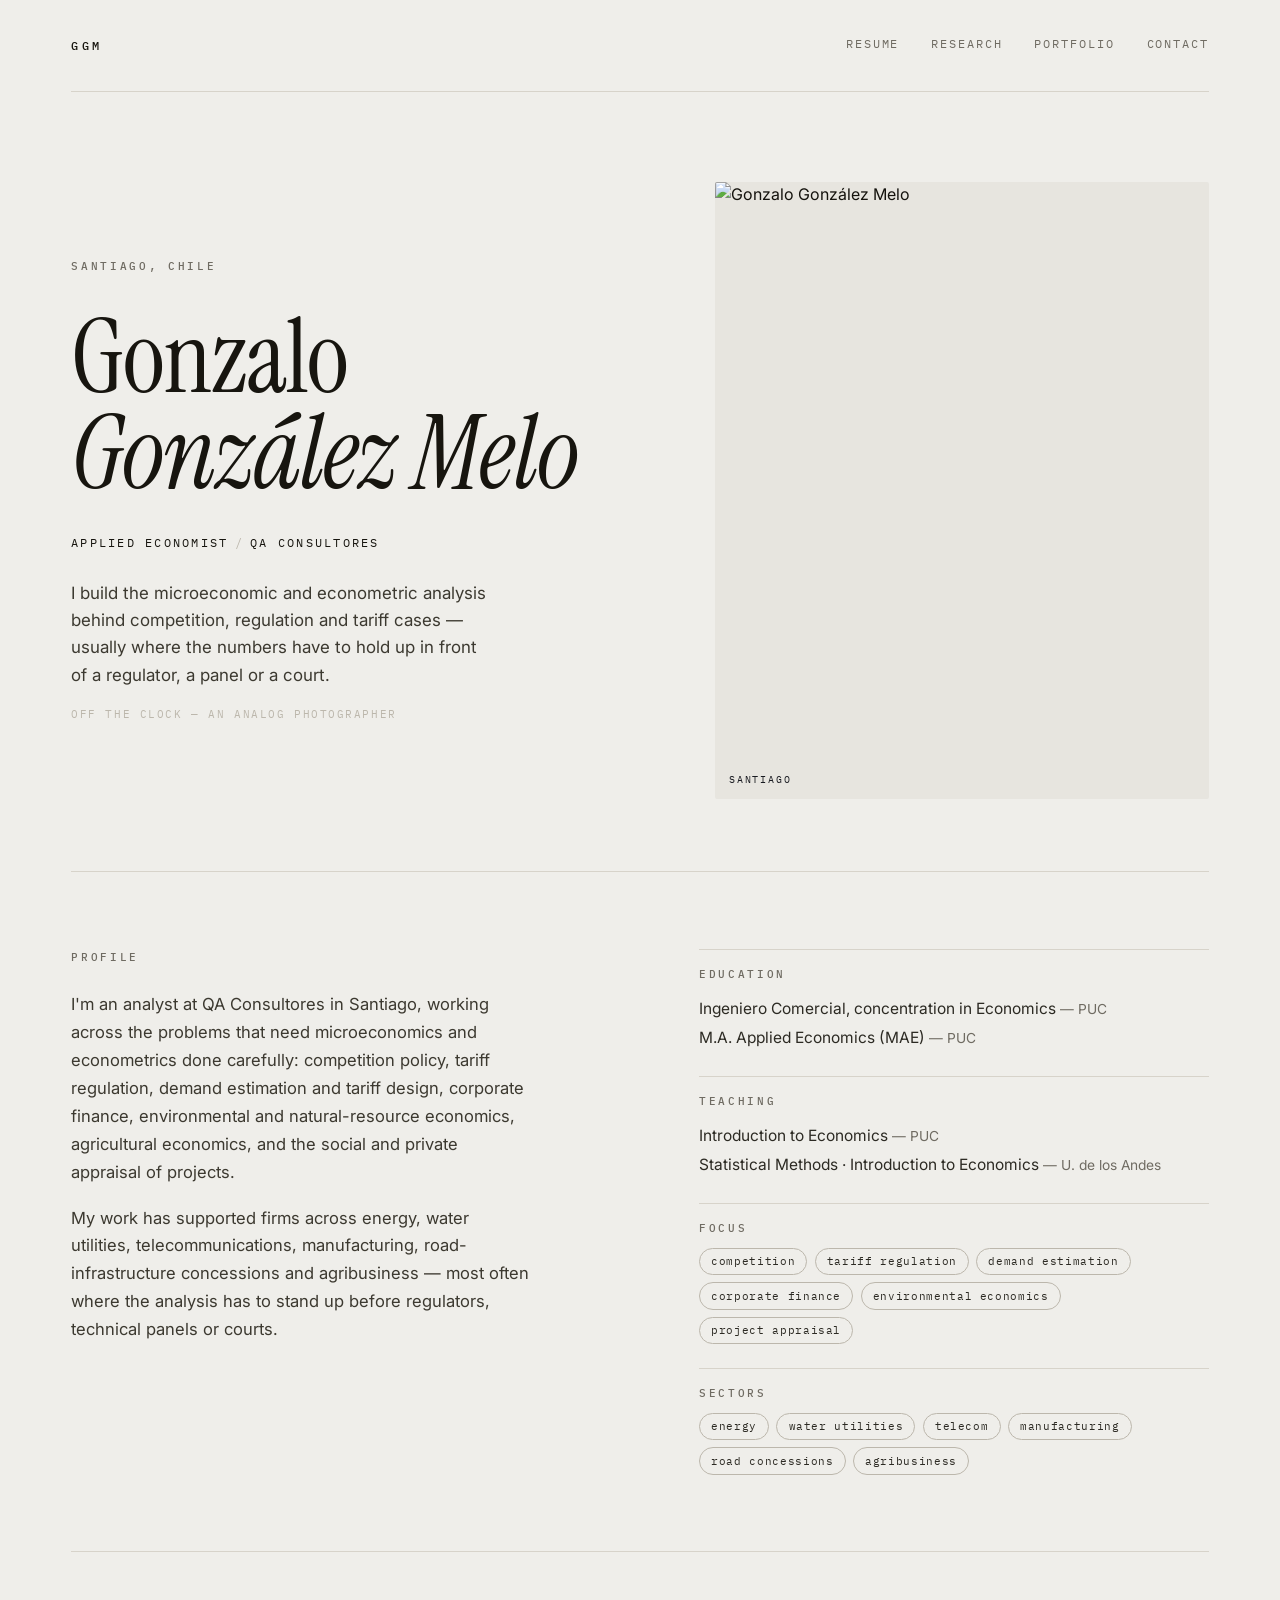
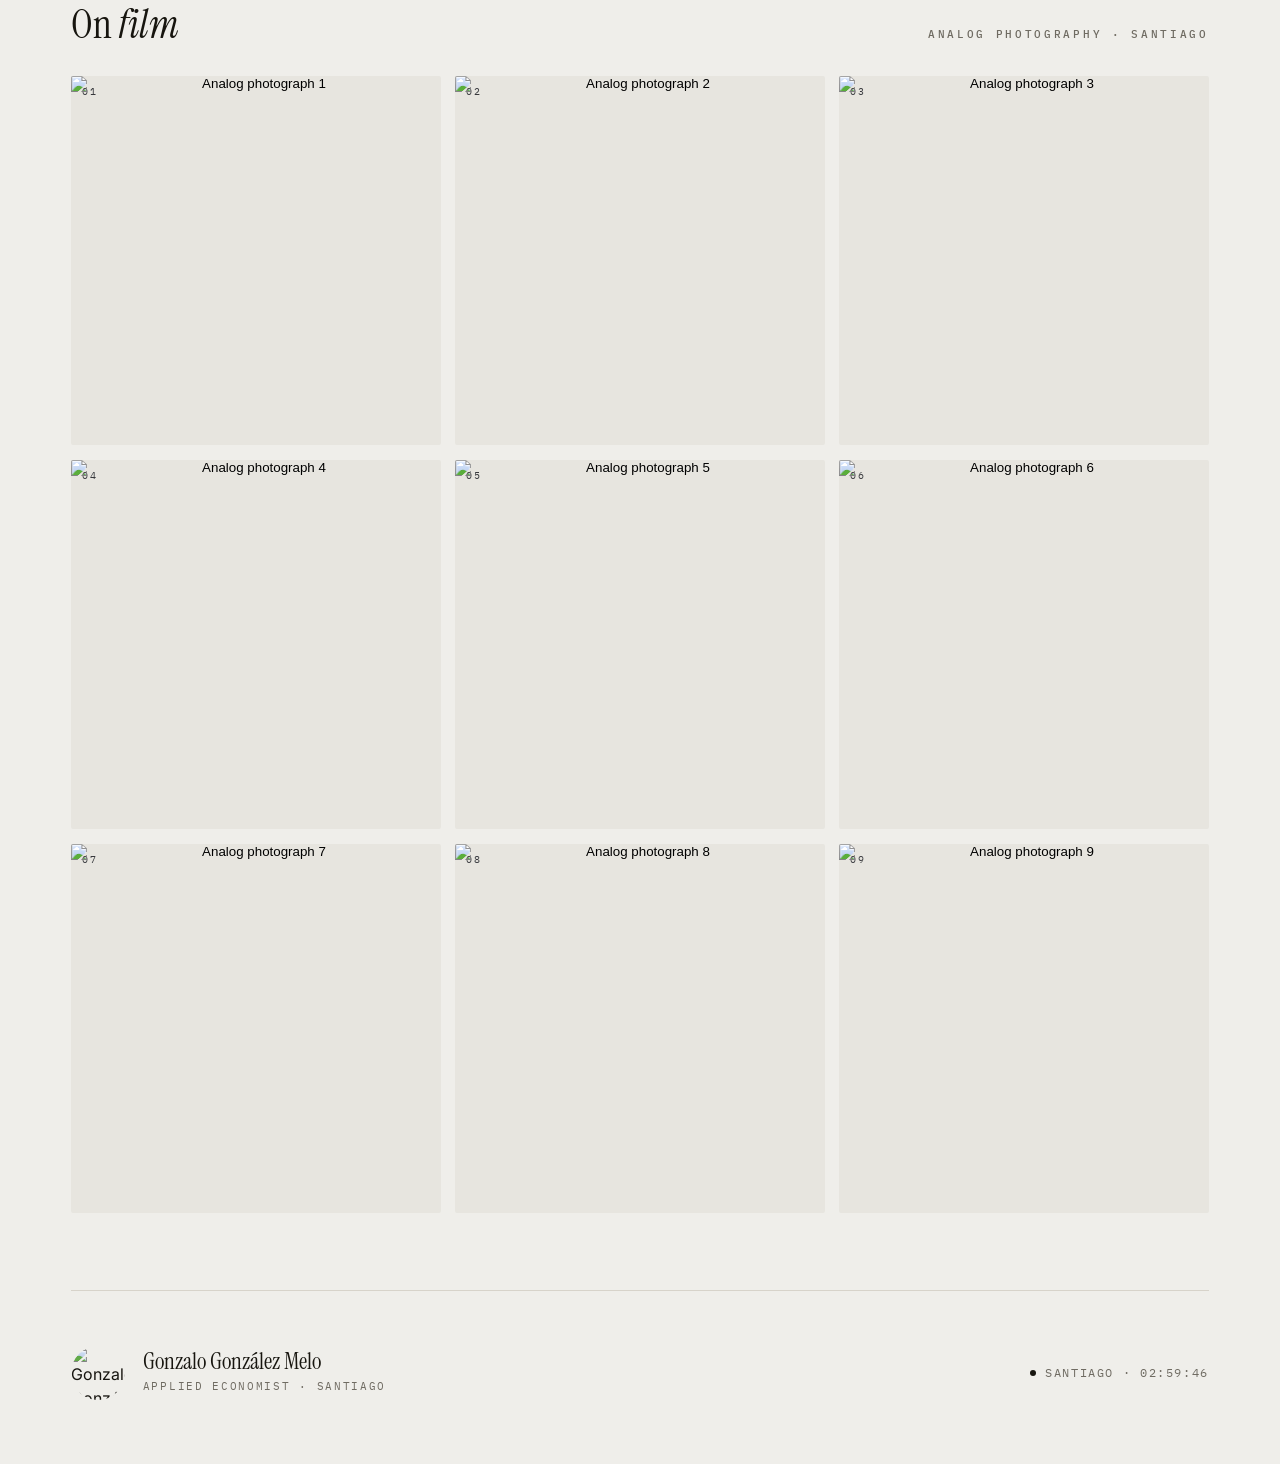
==== index.html @ acfddd77 "Update index.html" ====
<!DOCTYPE html>
<html lang="en">
<head>
<meta charset="UTF-8">
<meta name="viewport" content="width=device-width, initial-scale=1.0">
<title>Gonzalo González Melo</title>
<link rel="shortcut icon" href="/favicon.ico" type="image/x-icon">
<link rel="preconnect" href="https://fonts.googleapis.com">
<link rel="preconnect" href="https://fonts.gstatic.com" crossorigin>
<link href="https://fonts.googleapis.com/css2?family=Instrument+Serif:ital@0;1&family=Inter:wght@400;500;600&family=IBM+Plex+Mono:wght@400;500&display=swap" rel="stylesheet">
<style>
  :root{
    --paper:#EFEEEA;
    --ink:#17150F;
    --soft:#6F6B62;
    --hair:#D7D3CA;
    --hair-strong:#BCB7AC;
    --frame:#E7E5DF;
    --r:2px;
  }
  *{margin:0;padding:0;box-sizing:border-box}
  html{scroll-behavior:smooth}
  body{font-family:"Inter",sans-serif;background:var(--paper);color:var(--ink);-webkit-font-smoothing:antialiased;line-height:1.5}
  ::selection{background:var(--ink);color:var(--paper)}
  .wrap{max-width:1240px;margin:0 auto;padding:0 clamp(1.25rem,4vw,3.25rem)}

  .label{font-family:"IBM Plex Mono",monospace;font-size:.7rem;font-weight:500;letter-spacing:.24em;text-transform:uppercase;color:var(--soft)}

  /* masthead */
  .masthead{display:flex;align-items:center;justify-content:space-between;padding:clamp(1.4rem,3vw,2.2rem) 0}
  .mark{font-family:"IBM Plex Mono",monospace;font-size:.74rem;font-weight:500;letter-spacing:.28em;text-transform:uppercase;color:var(--ink);text-decoration:none}
  .nav{display:flex;gap:clamp(1.1rem,2.5vw,2.4rem)}
  .nav a{font-family:"IBM Plex Mono",monospace;font-size:.74rem;letter-spacing:.16em;text-transform:uppercase;color:var(--soft);text-decoration:none;position:relative;padding-bottom:3px;transition:color .25s ease}
  .nav a::after{content:"";position:absolute;left:0;bottom:0;height:1px;width:100%;background:var(--ink);transform:scaleX(0);transform-origin:right;transition:transform .3s ease}
  .nav a:hover{color:var(--ink)}
  .nav a:hover::after{transform:scaleX(1);transform-origin:left}
  .nav a:focus-visible{outline:2px solid var(--ink);outline-offset:4px}

  .rule{height:1px;background:var(--hair);width:100%}

  /* hero */
  .hero{display:grid;grid-template-columns:1.08fr .92fr;gap:clamp(2rem,5vw,4.5rem);align-items:center;padding:clamp(3rem,7vw,6rem) 0 clamp(2.5rem,6vw,4.5rem)}
  .hero-eyebrow{margin-bottom:clamp(1.4rem,3.5vw,2.2rem)}
  .name{font-family:"Instrument Serif",serif;font-weight:400;font-size:clamp(3.4rem,8vw,6.6rem);line-height:.94;letter-spacing:-.01em}
  .name em{font-style:italic;display:block}
  .role{margin-top:clamp(1.3rem,3vw,1.9rem);font-family:"IBM Plex Mono",monospace;font-size:.78rem;letter-spacing:.18em;text-transform:uppercase;color:var(--ink)}
  .role .dot{color:var(--hair-strong);margin:0 .5em}
  .hero-lead{margin-top:clamp(1.3rem,3vw,1.8rem);max-width:38ch;font-size:1.06rem;color:#3c3930;line-height:1.6}
  .hero-aside{margin-top:1.1rem;font-family:"IBM Plex Mono",monospace;font-size:.7rem;letter-spacing:.14em;text-transform:uppercase;color:var(--hair-strong)}

  .portrait{position:relative;aspect-ratio:4/5;overflow:hidden;border-radius:var(--r);background:var(--frame)}
  .portrait img{width:100%;height:100%;object-fit:cover;object-position:center top;display:block;filter:grayscale(.12) contrast(1.02)}
  .portrait .tag{position:absolute;left:14px;bottom:12px;font-family:"IBM Plex Mono",monospace;font-size:.64rem;letter-spacing:.18em;color:#fff;mix-blend-mode:difference;text-transform:uppercase}

  /* profile */
  .profile{display:grid;grid-template-columns:1.05fr .95fr;gap:clamp(2rem,5vw,4.5rem);padding:clamp(3rem,6vw,5rem) 0}
  .profile-head{margin-bottom:1.6rem}
  .profile-body p{max-width:46ch;font-size:1.04rem;line-height:1.68;color:#3c3930;margin-bottom:1.1rem}
  .profile-body p:last-child{margin-bottom:0}

  .facts{display:flex;flex-direction:column;gap:1.5rem}
  .fact{border-top:1px solid var(--hair);padding-top:1rem}
  .fact .label{display:block;margin-bottom:.7rem}
  .fact ul{list-style:none}
  .fact li{font-size:.97rem;line-height:1.5;color:#2c2a23;padding:.18rem 0}
  .fact li span{color:var(--soft);font-size:.86rem}
  .tags{display:flex;flex-wrap:wrap;gap:.45rem}
  .tags span{font-family:"IBM Plex Mono",monospace;font-size:.68rem;letter-spacing:.06em;color:#2c2a23;border:1px solid var(--hair-strong);border-radius:999px;padding:.28rem .7rem;text-transform:lowercase}

  /* gallery */
  .gallery-head{display:flex;align-items:baseline;justify-content:space-between;gap:1rem;padding:clamp(2.2rem,4vw,3.2rem) 0 clamp(1.4rem,3vw,2rem)}
  .gallery-title{font-family:"Instrument Serif",serif;font-weight:400;font-size:clamp(1.7rem,4vw,2.5rem);line-height:1;letter-spacing:-.01em}
  .gallery-title em{font-style:italic}
  .grid{display:grid;grid-template-columns:repeat(3,1fr);gap:clamp(.5rem,1.2vw,.9rem);padding-bottom:clamp(3rem,6vw,5rem)}
  .cell{position:relative;aspect-ratio:1/1;overflow:hidden;border-radius:var(--r);background:var(--frame);cursor:pointer;border:none;padding:0;width:100%}
  .cell img{width:100%;height:100%;object-fit:cover;display:block;filter:grayscale(.04) contrast(1.02);transition:transform .7s cubic-bezier(.2,.7,.2,1),filter .5s ease}
  .cell .num{position:absolute;top:9px;left:11px;font-family:"IBM Plex Mono",monospace;font-size:.62rem;letter-spacing:.14em;color:#fff;mix-blend-mode:difference;opacity:.85;z-index:2}
  .cell::after{content:"";position:absolute;inset:0;background:linear-gradient(180deg,rgba(0,0,0,0) 55%,rgba(0,0,0,.22));opacity:0;transition:opacity .4s ease}
  .cell:hover::after,.cell:focus-visible::after{opacity:1}
  .cell:focus-visible{outline:2px solid var(--ink);outline-offset:3px}

  /* footer */
  .colophon{display:flex;align-items:center;justify-content:space-between;gap:2rem;flex-wrap:wrap;padding:clamp(2.2rem,5vw,3.4rem) 0 clamp(2.6rem,6vw,4rem);border-top:1px solid var(--hair)}
  .who{display:flex;align-items:center;gap:1.1rem}
  .who img{width:54px;height:54px;border-radius:50%;object-fit:cover;object-position:center top;filter:grayscale(.15)}
  .who .nm{font-family:"Instrument Serif",serif;font-size:1.45rem;line-height:1}
  .who .sub{font-family:"IBM Plex Mono",monospace;font-size:.66rem;letter-spacing:.16em;text-transform:uppercase;color:var(--soft);margin-top:.35rem}
  .clock{font-family:"IBM Plex Mono",monospace;font-size:.72rem;letter-spacing:.14em;text-transform:uppercase;color:var(--soft);display:flex;align-items:center;gap:.6rem}
  .clock .pulse{width:6px;height:6px;border-radius:50%;background:var(--ink);animation:pulse 2.4s ease-in-out infinite}
  @keyframes pulse{0%,100%{opacity:.25}50%{opacity:1}}

  /* lightbox */
  .lb{position:fixed;inset:0;z-index:50;background:rgba(20,19,15,.94);display:none;align-items:center;justify-content:center;padding:clamp(1rem,4vw,3rem)}
  .lb.open{display:flex}
  .lb img{max-width:100%;max-height:88vh;object-fit:contain;border-radius:var(--r)}
  .lb-close,.lb-nav{position:absolute;background:none;border:none;color:#EFEEEA;cursor:pointer;font-family:"IBM Plex Mono",monospace;letter-spacing:.1em}
  .lb-close{top:clamp(1rem,3vw,2rem);right:clamp(1rem,3vw,2rem);font-size:.78rem;text-transform:uppercase}
  .lb-nav{top:50%;transform:translateY(-50%);font-size:1.6rem;padding:.6rem;opacity:.7;transition:opacity .2s}
  .lb-nav:hover{opacity:1}
  .lb-prev{left:clamp(.5rem,2vw,1.5rem)}
  .lb-next{right:clamp(.5rem,2vw,1.5rem)}
  .lb-meta{position:absolute;bottom:clamp(1rem,3vw,2rem);left:0;right:0;text-align:center;font-family:"IBM Plex Mono",monospace;font-size:.66rem;letter-spacing:.2em;color:#9a968c;text-transform:uppercase}

  @media (prefers-reduced-motion:no-preference){
    .reveal{opacity:0;transform:translateY(16px);transition:opacity .8s ease,transform .8s cubic-bezier(.2,.7,.2,1)}
    .reveal.in{opacity:1;transform:none}
    .cell:hover img{transform:scale(1.045)}
  }

  @media (max-width:860px){
    .hero{grid-template-columns:1fr;gap:2.2rem;padding-top:2rem}
    .portrait{aspect-ratio:4/5;max-height:60vh;max-width:360px}
    .profile{grid-template-columns:1fr;gap:2.4rem}
    .grid{grid-template-columns:repeat(2,1fr)}
    .nav{gap:1.1rem}
  }
  @media (max-width:480px){
    .colophon{flex-direction:column;align-items:flex-start;gap:1.4rem}
  }
</style>
</head>
<body>
<div class="wrap">

  <header class="masthead">
    <a href="http://gtgonza.github.io/" class="mark">GGM</a>
    <nav class="nav" aria-label="Primary">
      <a href="http://gtgonza.github.io/cv.html">Resume</a>
      <a href="http://gtgonza.github.io/research.html">Research</a>
      <a href="http://gtgonza.github.io/portfolio.html">Portfolio</a>
      <a href="http://gtgonza.github.io/contact.html">Contact</a>
    </nav>
  </header>
  <div class="rule"></div>

  <section class="hero">
    <div class="hero-text">
      <div class="hero-eyebrow label">Santiago, Chile</div>
      <h1 class="name">Gonzalo<em>González Melo</em></h1>
      <div class="role">Applied&nbsp;Economist<span class="dot">/</span>QA&nbsp;Consultores</div>
      <p class="hero-lead">I build the microeconomic and econometric analysis behind competition, regulation and tariff cases — usually where the numbers have to hold up in front of a regulator, a panel or a court.</p>
      <div class="hero-aside">Off the clock — an analog photographer</div>
    </div>
    <figure class="portrait reveal">
      <img src="foto_gg.png" alt="Gonzalo González Melo">
      <figcaption class="tag">Santiago</figcaption>
    </figure>
  </section>

  <div class="rule"></div>

  <section class="profile" id="profile">
    <div class="profile-body">
      <div class="profile-head label">Profile</div>
      <p>I'm an analyst at QA Consultores in Santiago, working across the problems that need microeconomics and econometrics done carefully: competition policy, tariff regulation, demand estimation and tariff design, corporate finance, environmental and natural-resource economics, agricultural economics, and the social and private appraisal of projects.</p>
      <p>My work has supported firms across energy, water utilities, telecommunications, manufacturing, road-infrastructure concessions and agribusiness — most often where the analysis has to stand up before regulators, technical panels or courts.</p>
    </div>
    <div class="facts">
      <div class="fact">
        <span class="label">Education</span>
        <ul>
          <li>Ingeniero Comercial, concentration in Economics <span>— PUC</span></li>
          <li>M.A. Applied Economics (MAE) <span>— PUC</span></li>
        </ul>
      </div>
      <div class="fact">
        <span class="label">Teaching</span>
        <ul>
          <li>Introduction to Economics <span>— PUC</span></li>
          <li>Statistical Methods · Introduction to Economics <span>— U. de los Andes</span></li>
        </ul>
      </div>
      <div class="fact">
        <span class="label">Focus</span>
        <div class="tags">
          <span>competition</span><span>tariff regulation</span><span>demand estimation</span><span>corporate finance</span><span>environmental economics</span><span>project appraisal</span>
        </div>
      </div>
      <div class="fact">
        <span class="label">Sectors</span>
        <div class="tags">
          <span>energy</span><span>water utilities</span><span>telecom</span><span>manufacturing</span><span>road concessions</span><span>agribusiness</span>
        </div>
      </div>
    </div>
  </section>

  <div class="rule"></div>

  <div class="gallery-head">
    <h2 class="gallery-title">On <em>film</em></h2>
    <span class="label">Analog photography · Santiago</span>
  </div>

  <div class="grid" id="grid"></div>

  <footer class="colophon">
    <div class="who">
      <img src="foto_gg.png" alt="Gonzalo González Melo">
      <div>
        <div class="nm">Gonzalo González Melo</div>
        <div class="sub">Applied economist · Santiago</div>
      </div>
    </div>
    <div class="clock"><span class="pulse"></span><span id="clock">Santiago · --:--:--</span></div>
  </footer>

</div>

<div class="lb" id="lb" role="dialog" aria-modal="true" aria-label="Photograph viewer">
  <button class="lb-close" id="lbClose" aria-label="Close">Close ✕</button>
  <button class="lb-nav lb-prev" id="lbPrev" aria-label="Previous">‹</button>
  <img id="lbImg" src="" alt="">
  <button class="lb-nav lb-next" id="lbNext" aria-label="Next">›</button>
  <div class="lb-meta" id="lbMeta"></div>
</div>

<script>
  const photos = [
    "https://i.imgur.com/lOMdABx.jpg","https://i.imgur.com/4cREDRw.jpg","https://i.imgur.com/LR5Mhka.jpg",
    "https://i.imgur.com/fiYKiVk.jpg","https://i.imgur.com/LEjIQkU.jpg","https://i.imgur.com/iZZBrV7.jpg",
    "https://i.imgur.com/9atX6WF.jpg","https://i.imgur.com/ruqrASr.jpg","https://i.imgur.com/46Kbz4M.jpg"
  ];
  const grid=document.getElementById('grid');
  photos.forEach((src,i)=>{
    const b=document.createElement('button');
    b.className='cell reveal';
    b.setAttribute('aria-label','Open photograph '+(i+1));
    b.innerHTML='<span class="num">'+String(i+1).padStart(2,'0')+'</span><img src="'+src+'" alt="Analog photograph '+(i+1)+'" loading="lazy">';
    b.addEventListener('click',()=>openLb(i));
    grid.appendChild(b);
  });
  const lb=document.getElementById('lb'),lbImg=document.getElementById('lbImg'),lbMeta=document.getElementById('lbMeta');
  let cur=0;
  function openLb(i){cur=i;render();lb.classList.add('open');document.body.style.overflow='hidden';}
  function closeLb(){lb.classList.remove('open');document.body.style.overflow='';}
  function render(){lbImg.src=photos[cur];lbMeta.textContent='Frame '+String(cur+1).padStart(2,'0')+' / '+String(photos.length).padStart(2,'0')+' · 35mm';}
  function step(d){cur=(cur+d+photos.length)%photos.length;render();}
  document.getElementById('lbClose').onclick=closeLb;
  document.getElementById('lbPrev').onclick=()=>step(-1);
  document.getElementById('lbNext').onclick=()=>step(1);
  lb.addEventListener('click',e=>{if(e.target===lb)closeLb();});
  document.addEventListener('keydown',e=>{if(!lb.classList.contains('open'))return;if(e.key==='Escape')closeLb();if(e.key==='ArrowRight')step(1);if(e.key==='ArrowLeft')step(-1);});
  const clockEl=document.getElementById('clock');
  function tick(){const t=new Intl.DateTimeFormat('en-GB',{timeZone:'America/Santiago',hour:'2-digit',minute:'2-digit',second:'2-digit',hour12:false}).format(new Date());clockEl.textContent='Santiago · '+t;}
  tick();setInterval(tick,1000);
  const io=new IntersectionObserver((es)=>{es.forEach(en=>{if(en.isIntersecting){en.target.classList.add('in');io.unobserve(en.target);}});},{threshold:.12});
  document.querySelectorAll('.reveal').forEach(el=>io.observe(el));
</script>
</body>
</html>
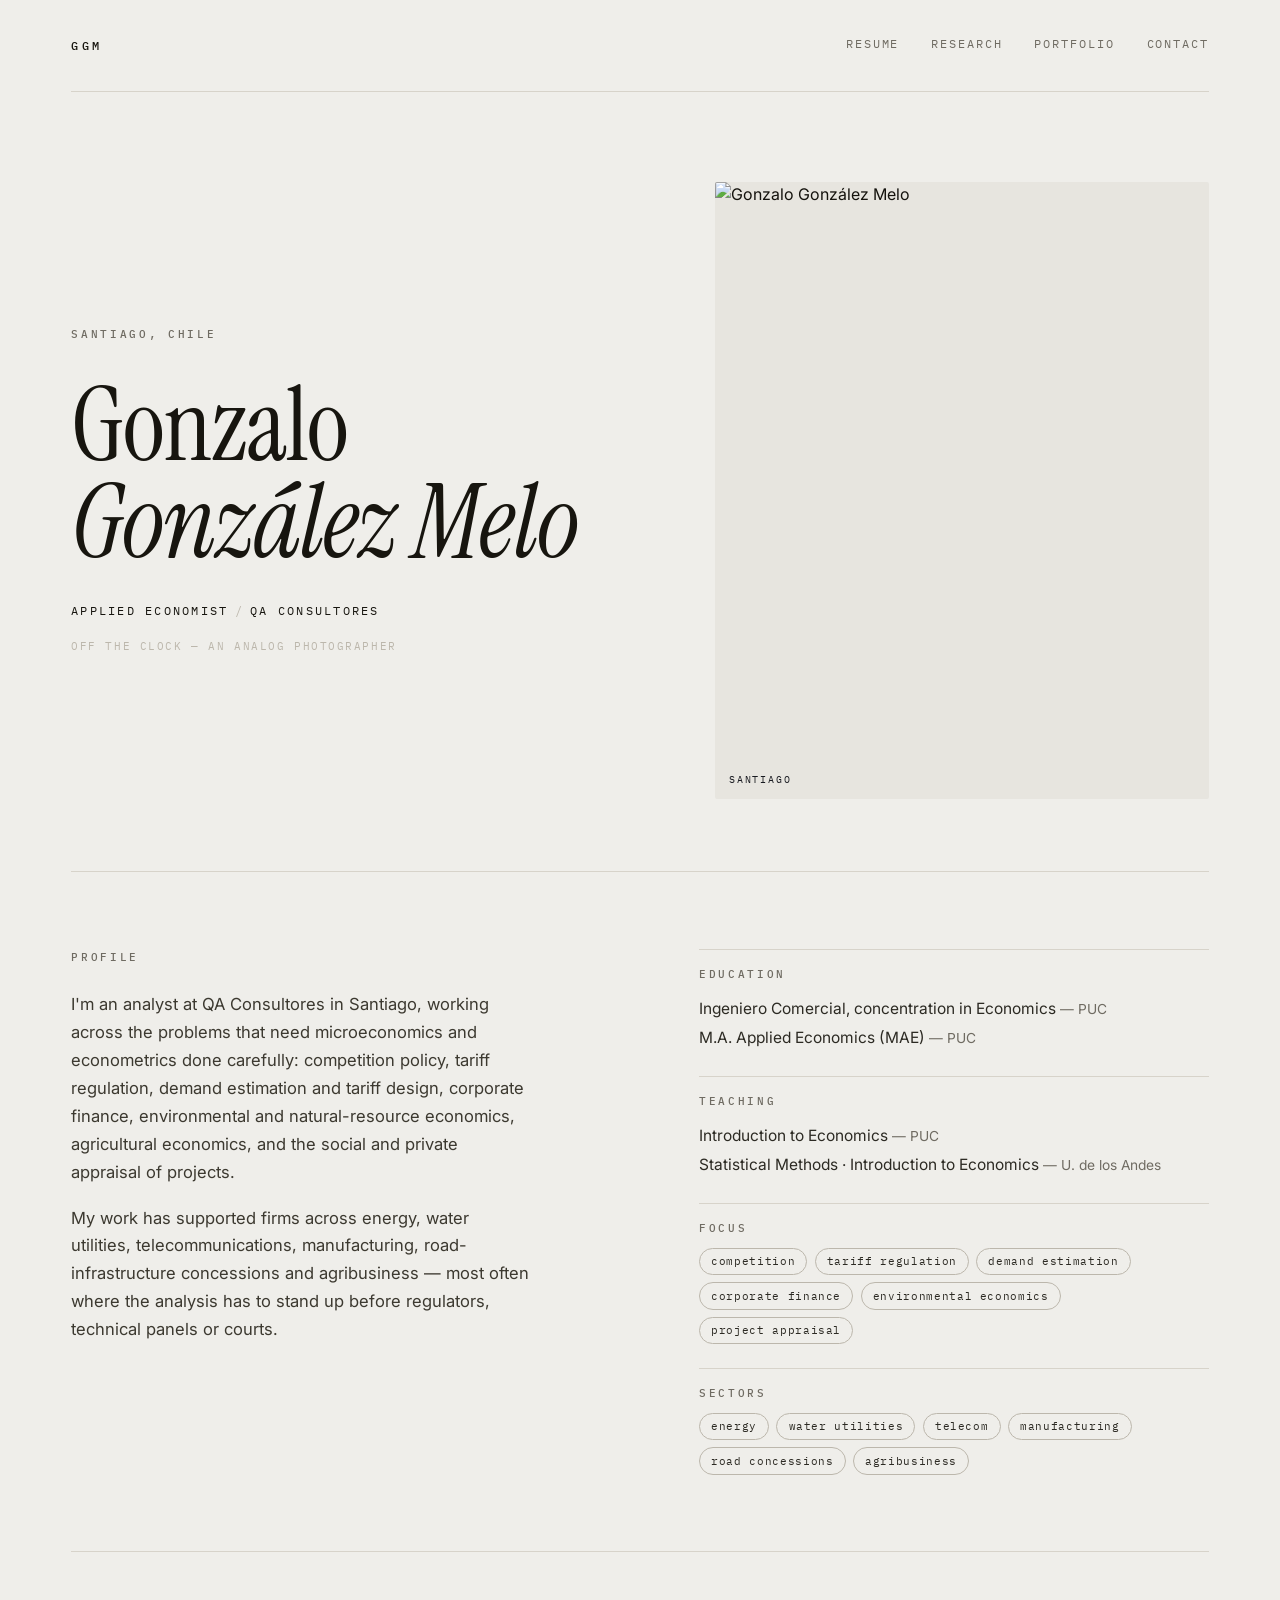
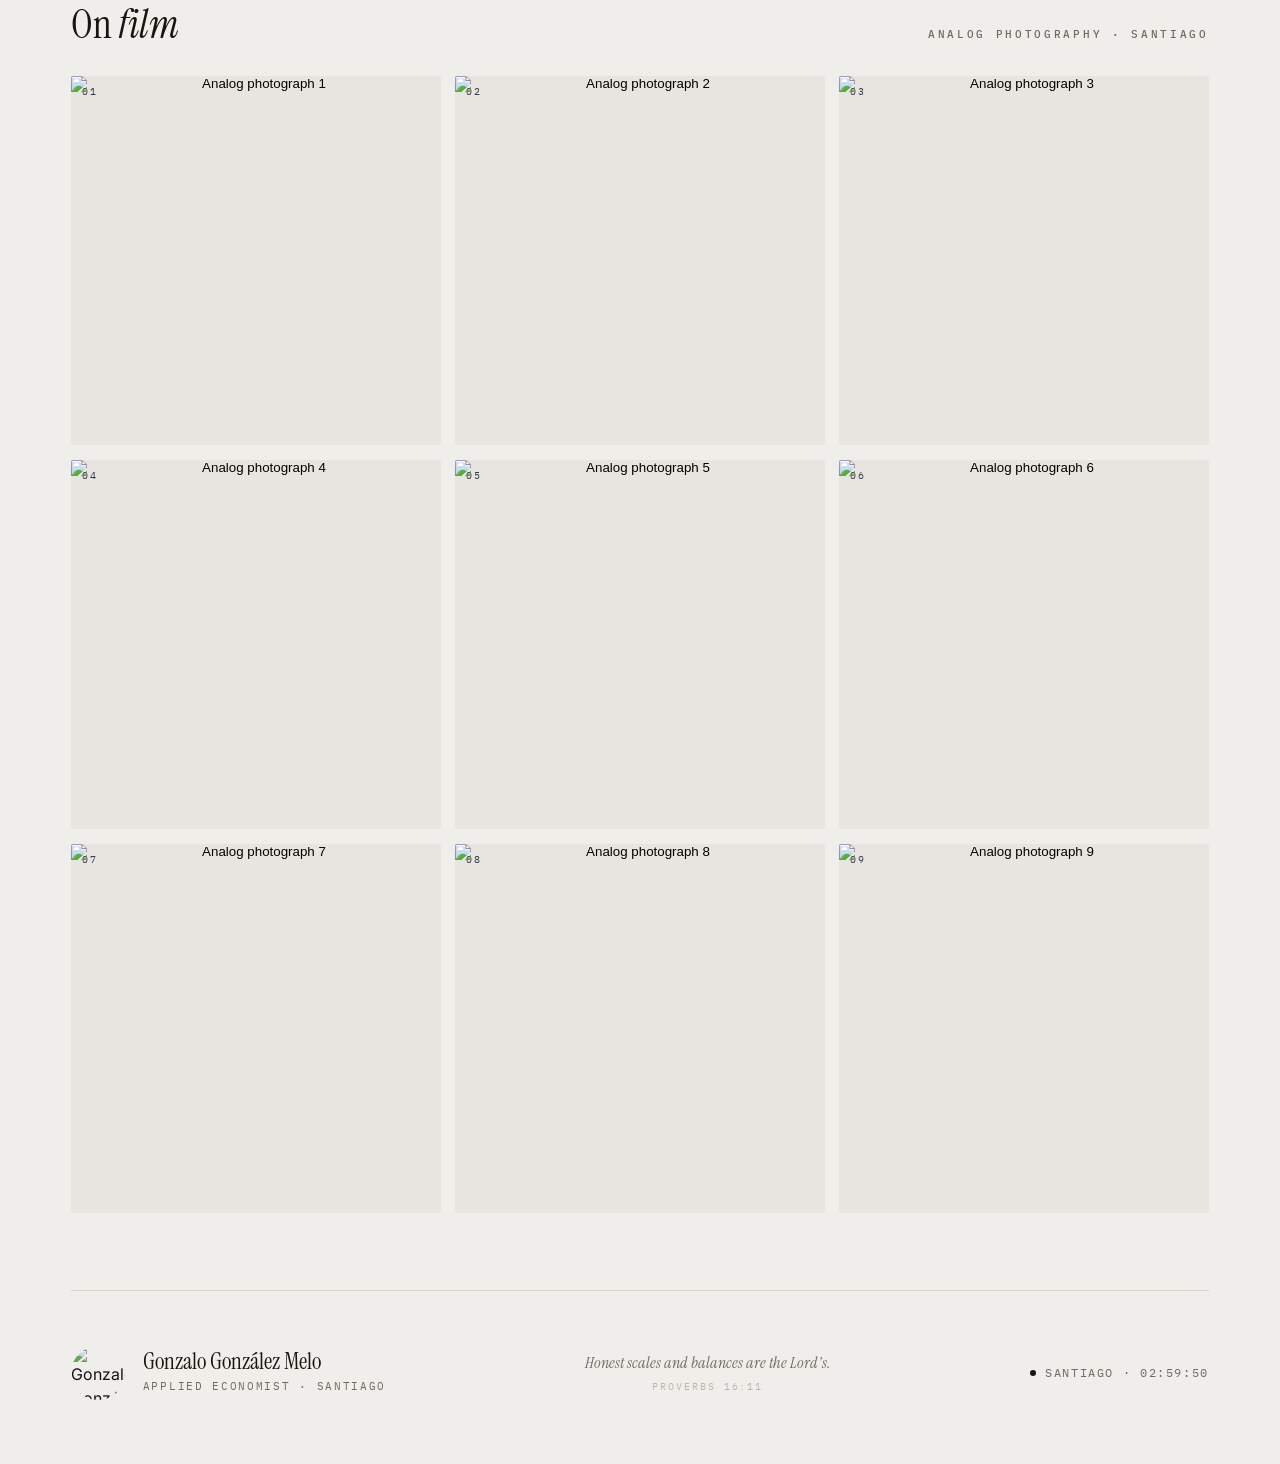
==== commit f20b44b3: "Update index.html" ====
--- a/index.html
+++ b/index.html
@@ -45,7 +45,8 @@
   .name em{font-style:italic;display:block}
   .role{margin-top:clamp(1.3rem,3vw,1.9rem);font-family:"IBM Plex Mono",monospace;font-size:.78rem;letter-spacing:.18em;text-transform:uppercase;color:var(--ink)}
   .role .dot{color:var(--hair-strong);margin:0 .5em}
-  .hero-lead{margin-top:clamp(1.3rem,3vw,1.8rem);max-width:38ch;font-size:1.06rem;color:#3c3930;line-height:1.6}
+  .sig{font-family:"Instrument Serif",serif;font-style:italic;font-size:1rem;color:var(--soft);text-align:center;line-height:1.4}
+  .sig cite{display:block;font-family:"IBM Plex Mono",monospace;font-style:normal;font-size:.6rem;letter-spacing:.2em;text-transform:uppercase;color:var(--hair-strong);margin-top:.35rem}
   .hero-aside{margin-top:1.1rem;font-family:"IBM Plex Mono",monospace;font-size:.7rem;letter-spacing:.14em;text-transform:uppercase;color:var(--hair-strong)}
 
   .portrait{position:relative;aspect-ratio:4/5;overflow:hidden;border-radius:var(--r);background:var(--frame)}
@@ -138,7 +139,6 @@
       <div class="hero-eyebrow label">Santiago, Chile</div>
       <h1 class="name">Gonzalo<em>González Melo</em></h1>
       <div class="role">Applied&nbsp;Economist<span class="dot">/</span>QA&nbsp;Consultores</div>
-      <p class="hero-lead">I build the microeconomic and econometric analysis behind competition, regulation and tariff cases — usually where the numbers have to hold up in front of a regulator, a panel or a court.</p>
       <div class="hero-aside">Off the clock — an analog photographer</div>
     </div>
     <figure class="portrait reveal">
@@ -202,6 +202,7 @@
         <div class="sub">Applied economist · Santiago</div>
       </div>
     </div>
+    <div class="sig">Honest scales and balances are the Lord's.<cite>Proverbs 16:11</cite></div>
     <div class="clock"><span class="pulse"></span><span id="clock">Santiago · --:--:--</span></div>
   </footer>
 
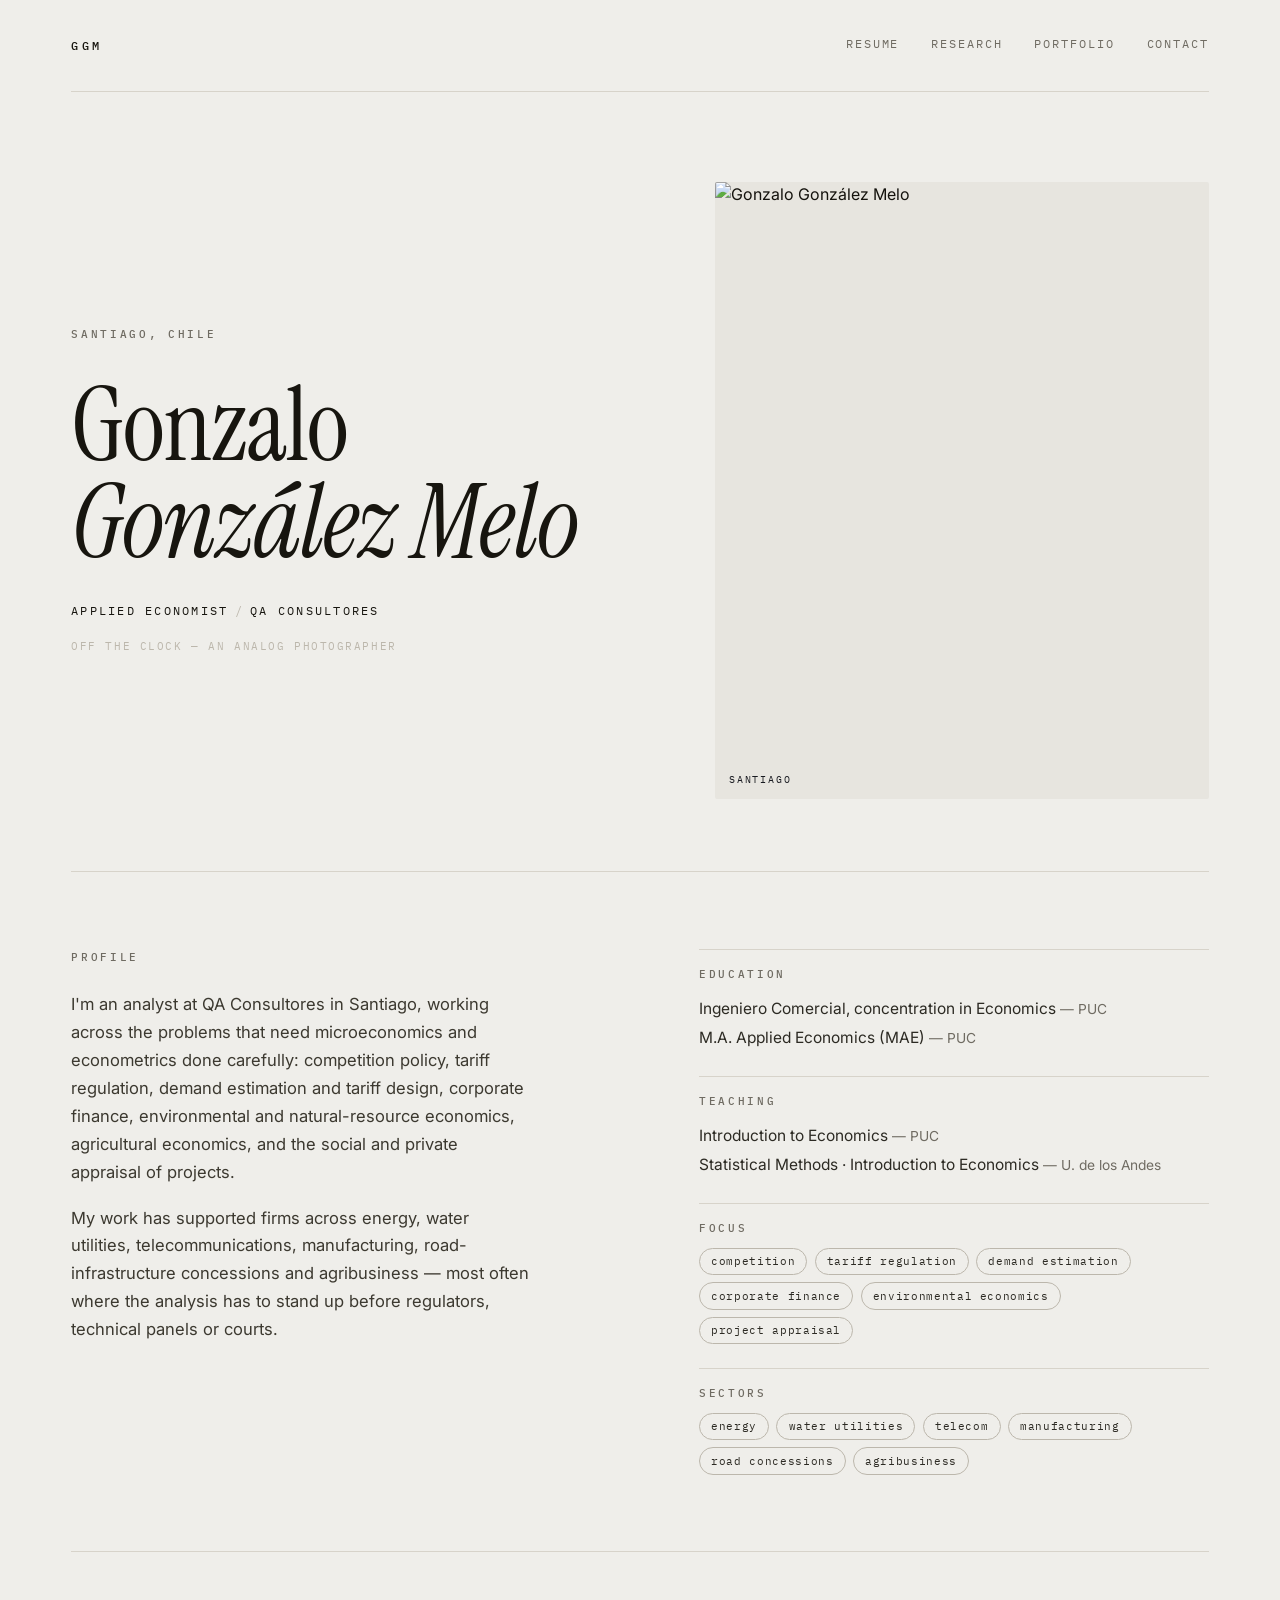
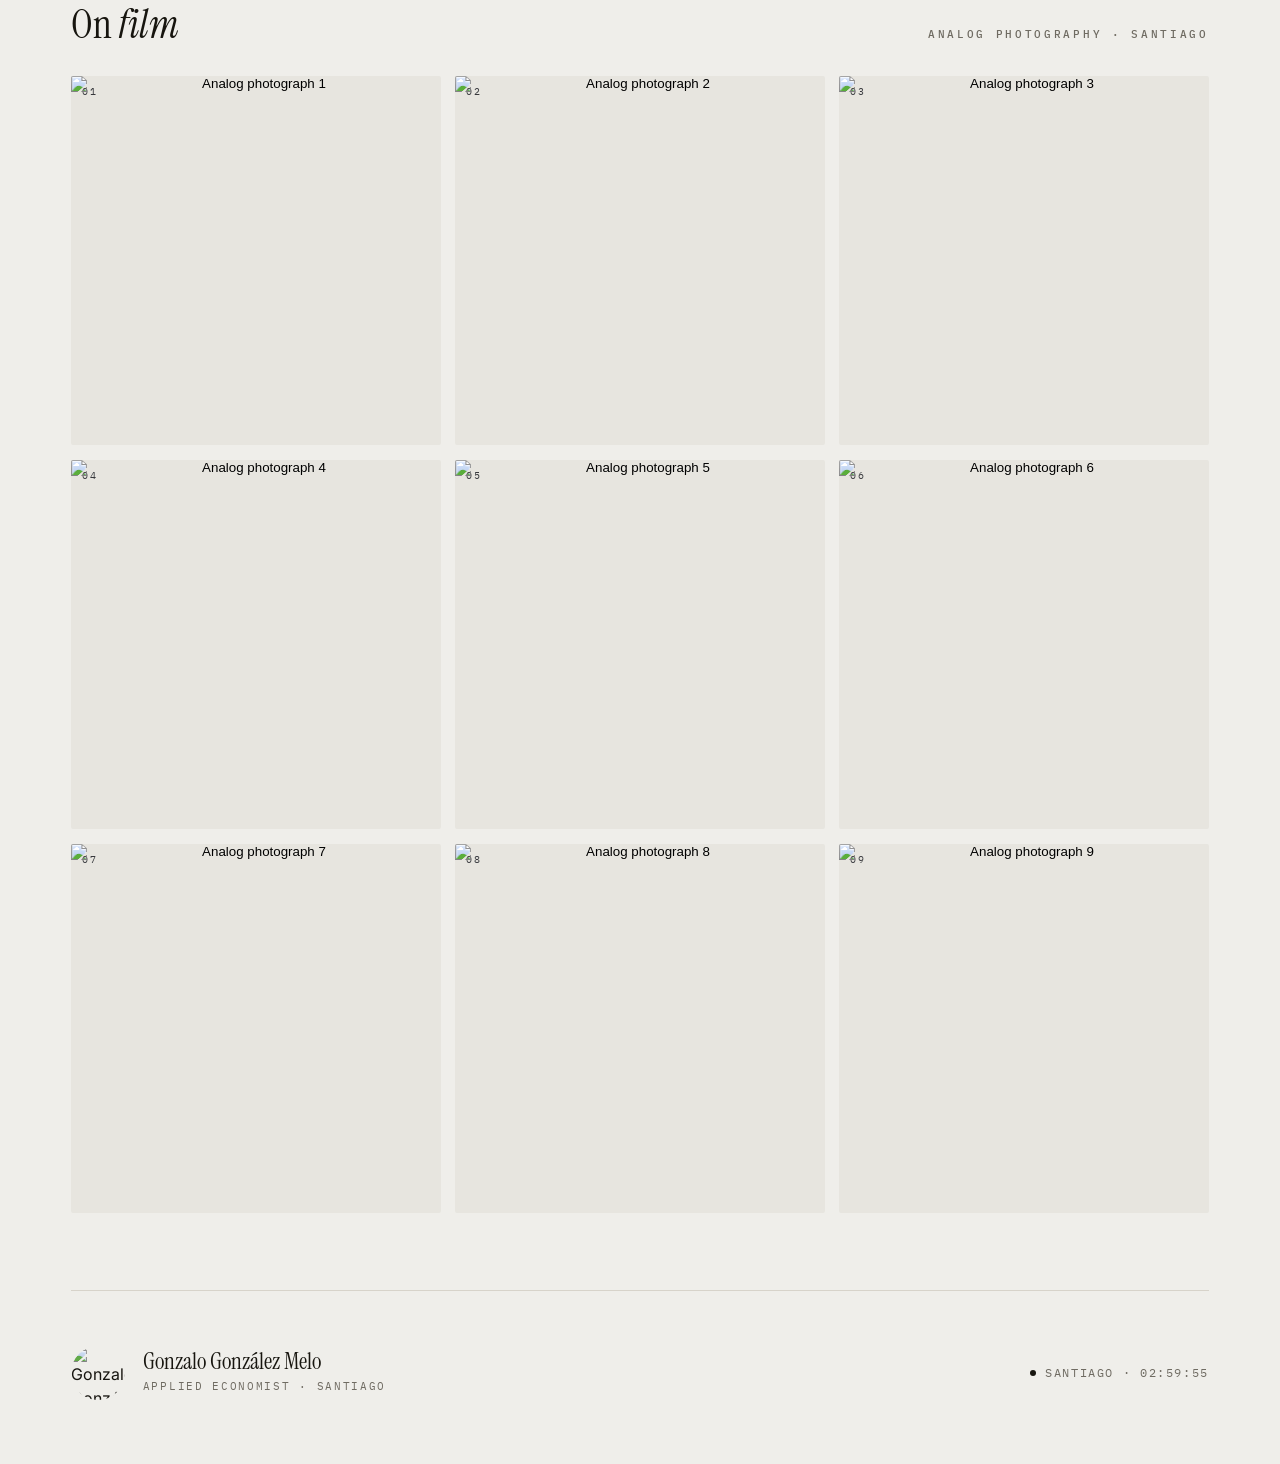
==== commit 4158dcb4: "Update index.html" ====
--- a/index.html
+++ b/index.html
@@ -202,7 +202,6 @@
         <div class="sub">Applied economist · Santiago</div>
       </div>
     </div>
-    <div class="sig">Honest scales and balances are the Lord's.<cite>Proverbs 16:11</cite></div>
     <div class="clock"><span class="pulse"></span><span id="clock">Santiago · --:--:--</span></div>
   </footer>
 
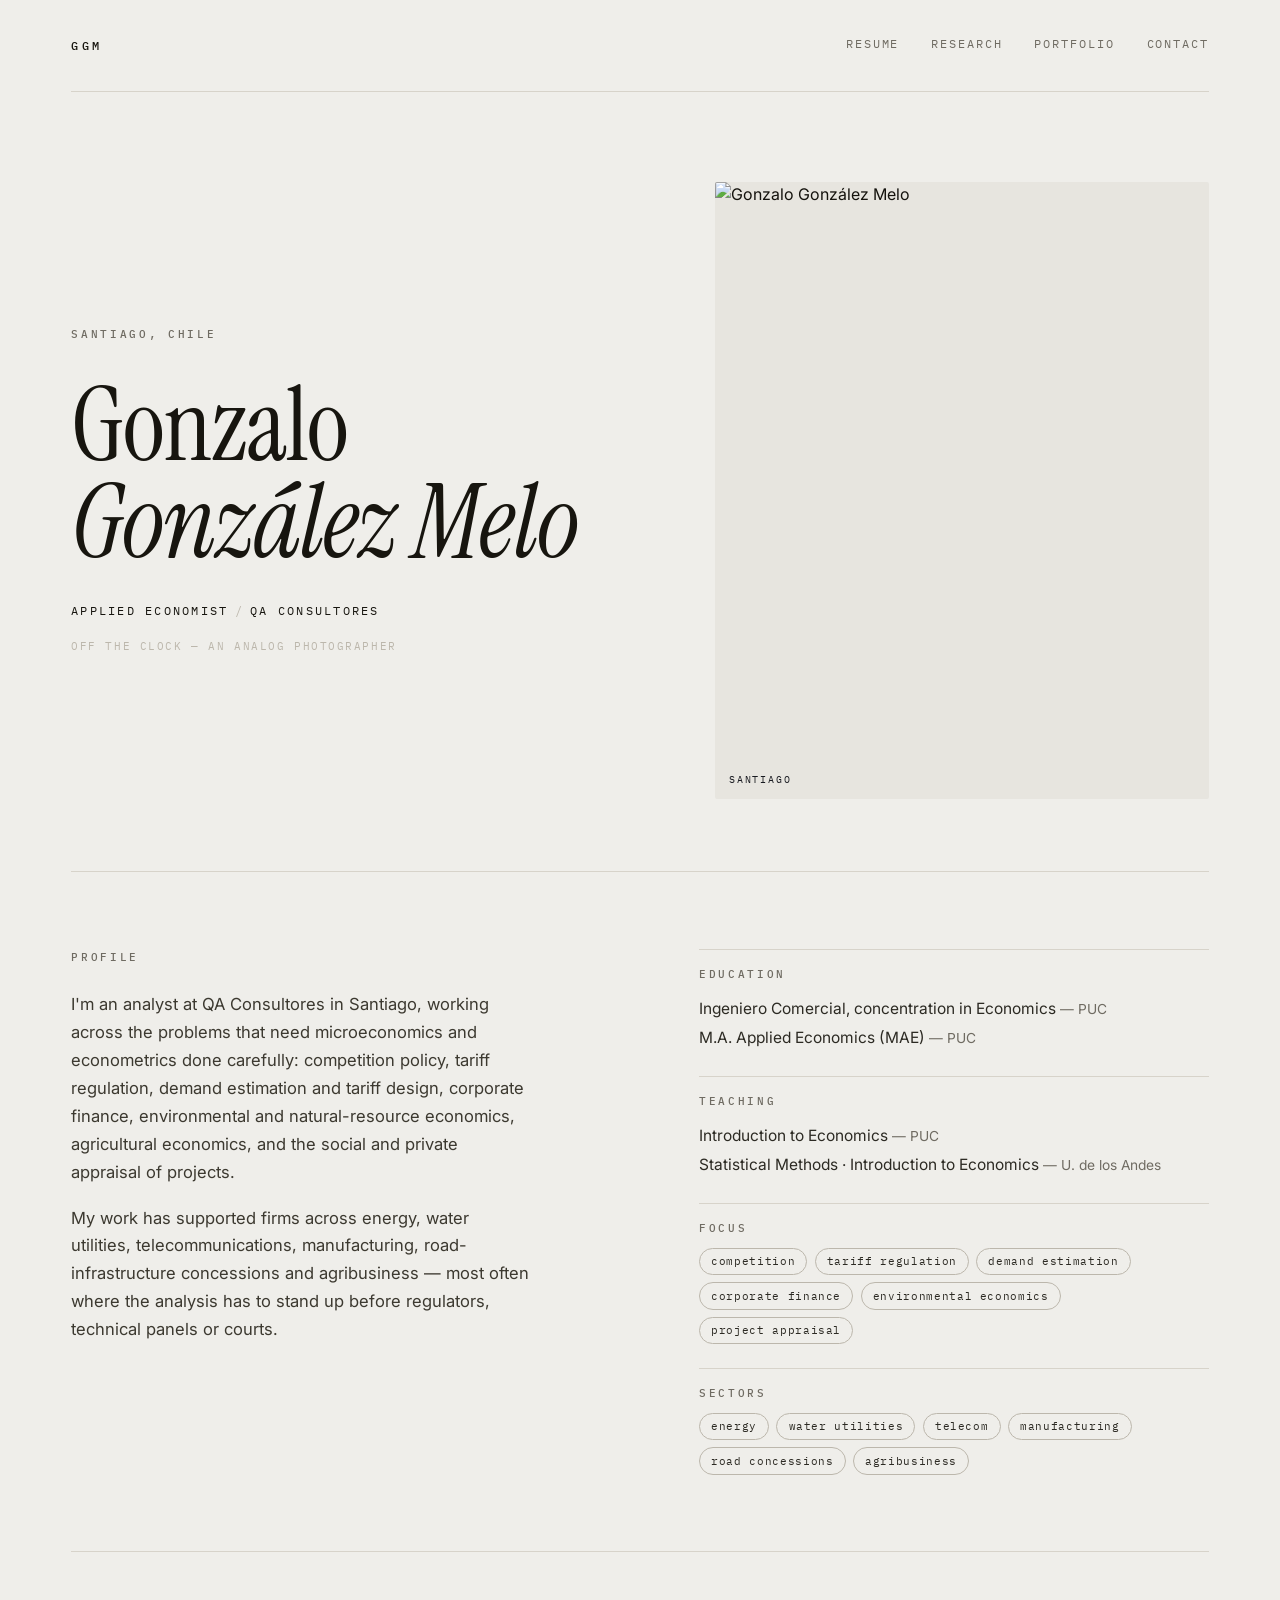
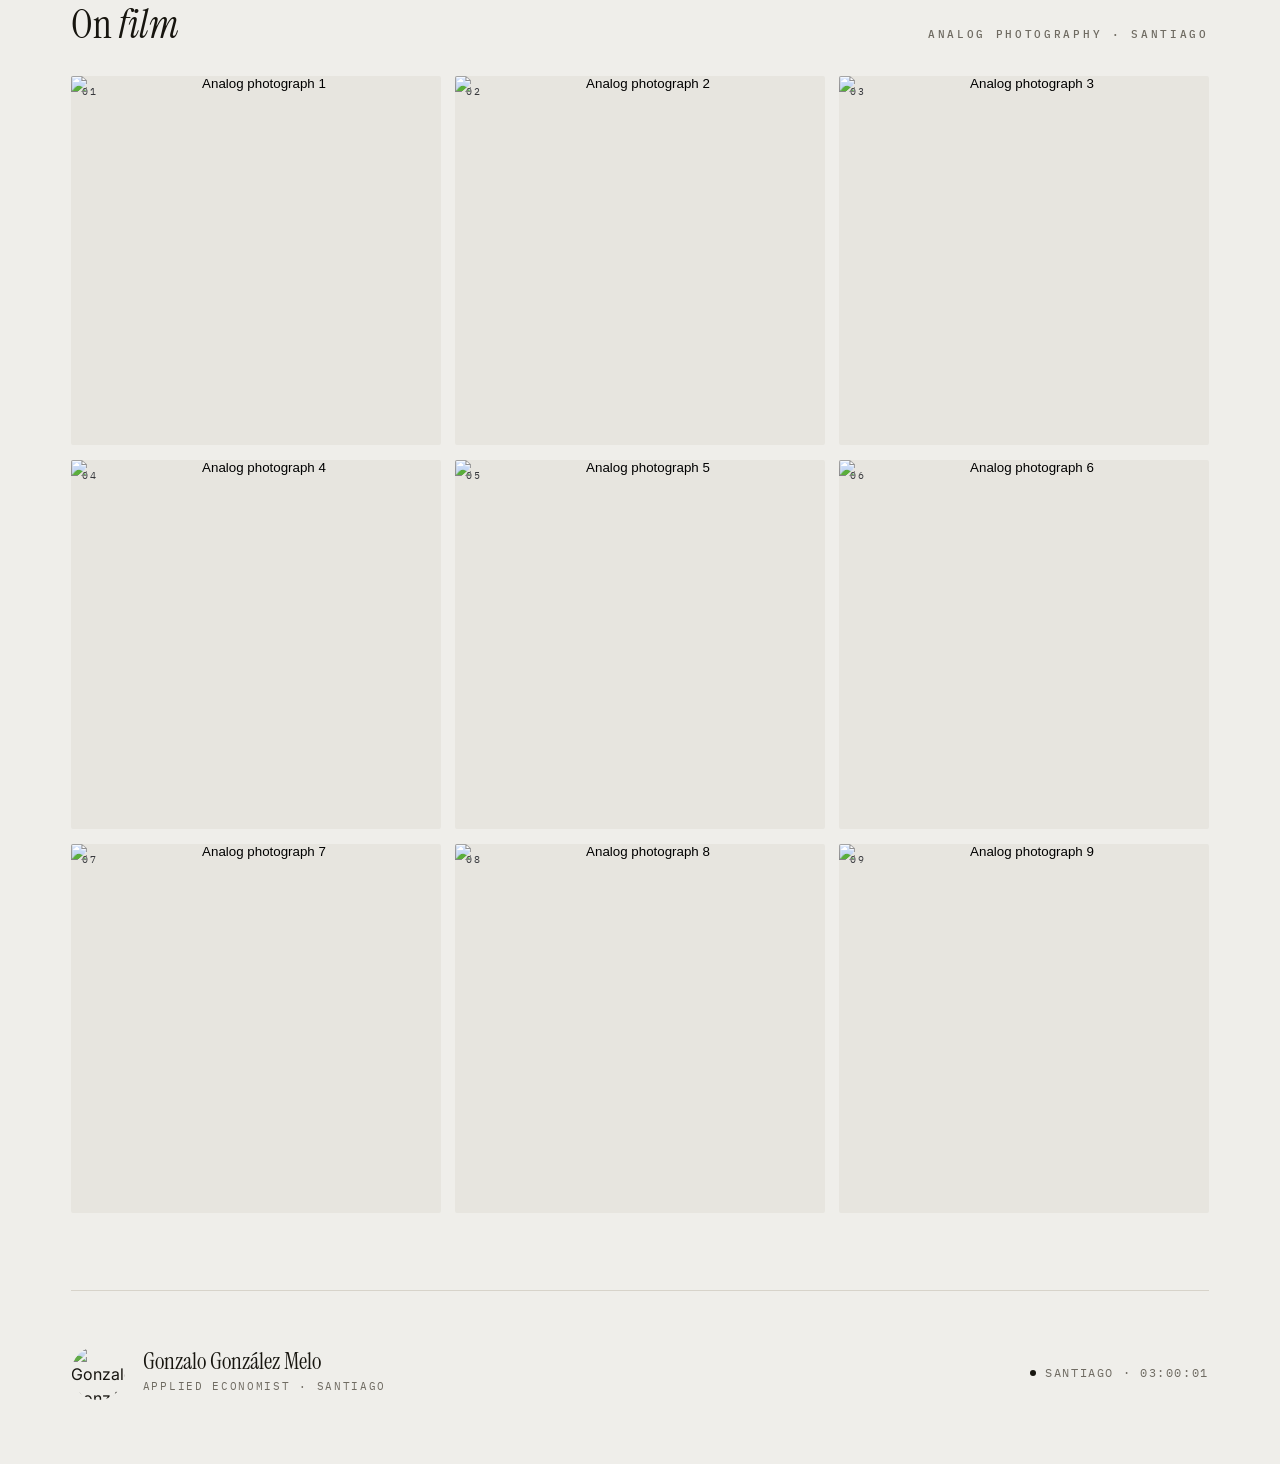
==== commit 0e6e91f3: "Update index.html" ====
--- a/index.html
+++ b/index.html
@@ -202,6 +202,7 @@
         <div class="sub">Applied economist · Santiago</div>
       </div>
     </div>
+    <div class="sig"></div>
     <div class="clock"><span class="pulse"></span><span id="clock">Santiago · --:--:--</span></div>
   </footer>
 
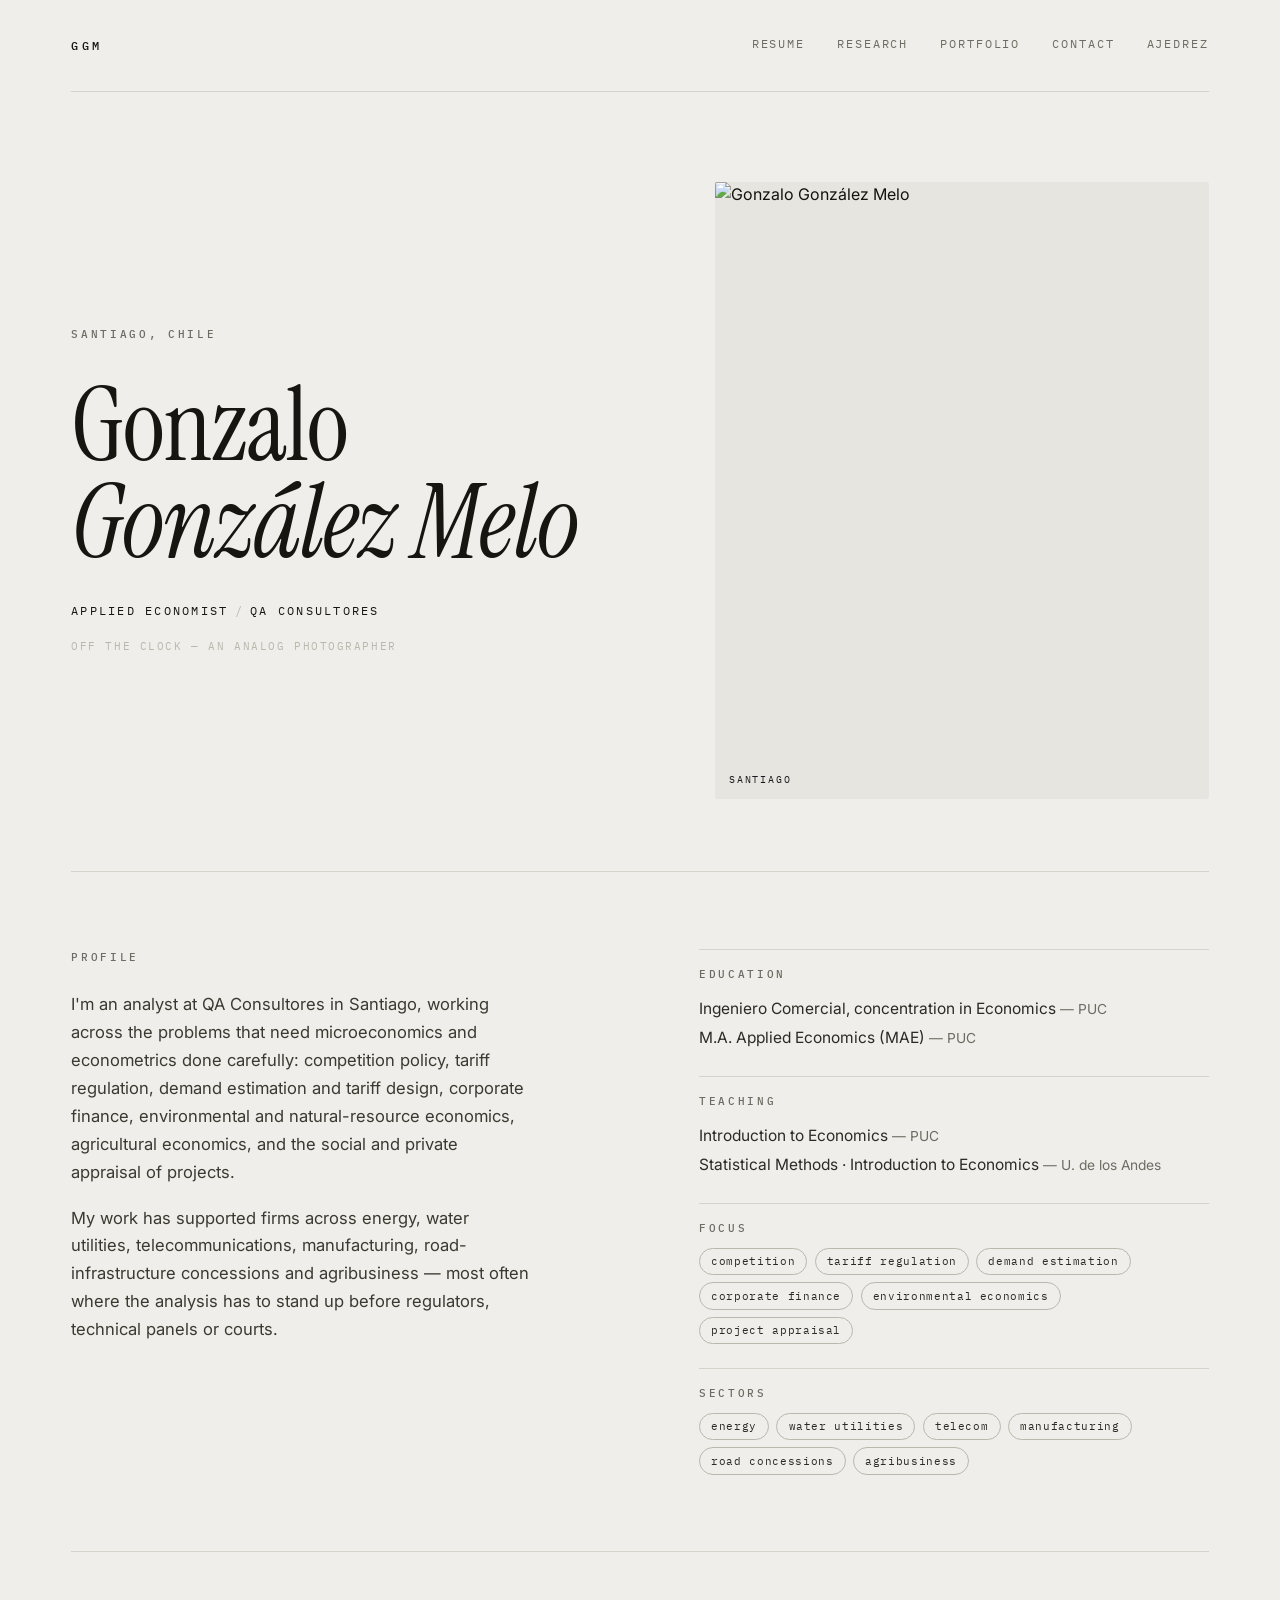
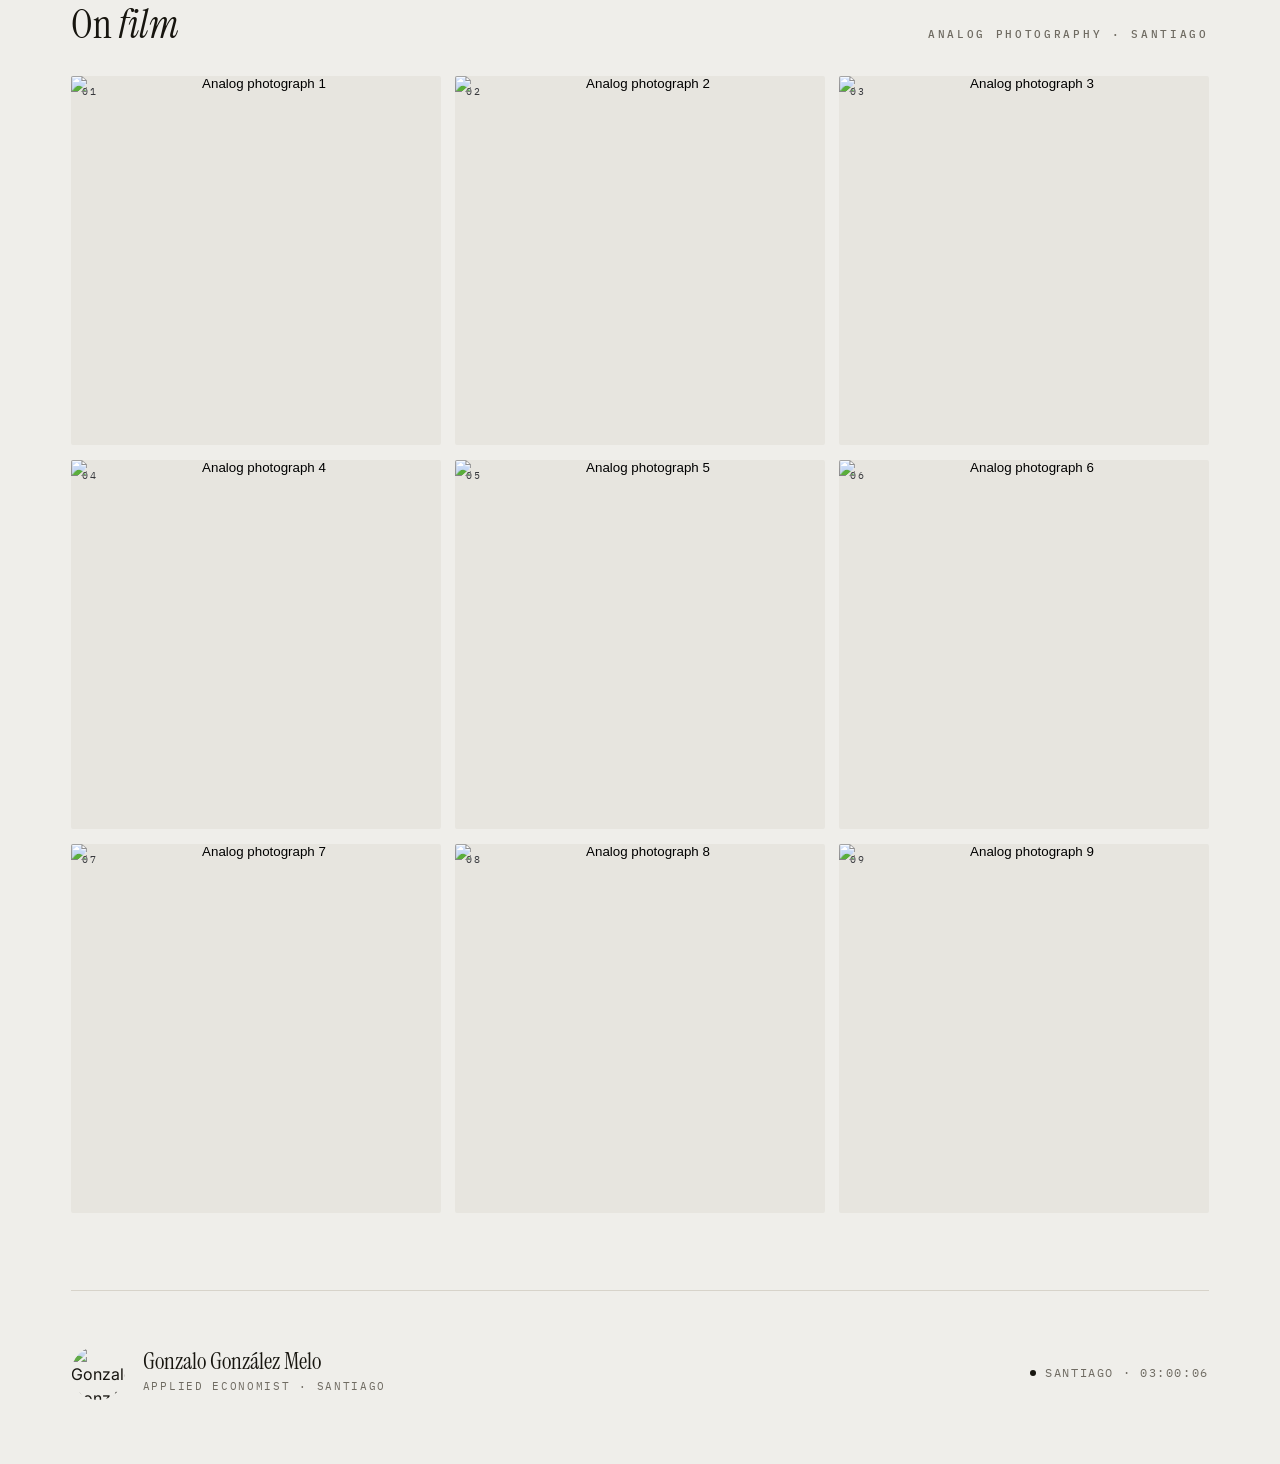
==== commit 90ceec69: "Prepare Ajedrez navigation tab as unpublished draft" ====
--- a/index.html
+++ b/index.html
@@ -118,6 +118,10 @@
   @media (max-width:480px){
     .colophon{flex-direction:column;align-items:flex-start;gap:1.4rem}
   }
+  @media (max-width:600px){
+    .masthead{flex-wrap:wrap;gap:1rem}
+    .nav{flex-wrap:wrap;width:100%;row-gap:.65rem}
+  }
 </style>
 </head>
 <body>
@@ -130,6 +134,7 @@
       <a href="http://gtgonza.github.io/research.html">Research</a>
       <a href="http://gtgonza.github.io/portfolio.html">Portfolio</a>
       <a href="http://gtgonza.github.io/contact.html">Contact</a>
+      <a href="ajedrez/">Ajedrez</a>
     </nav>
   </header>
   <div class="rule"></div>
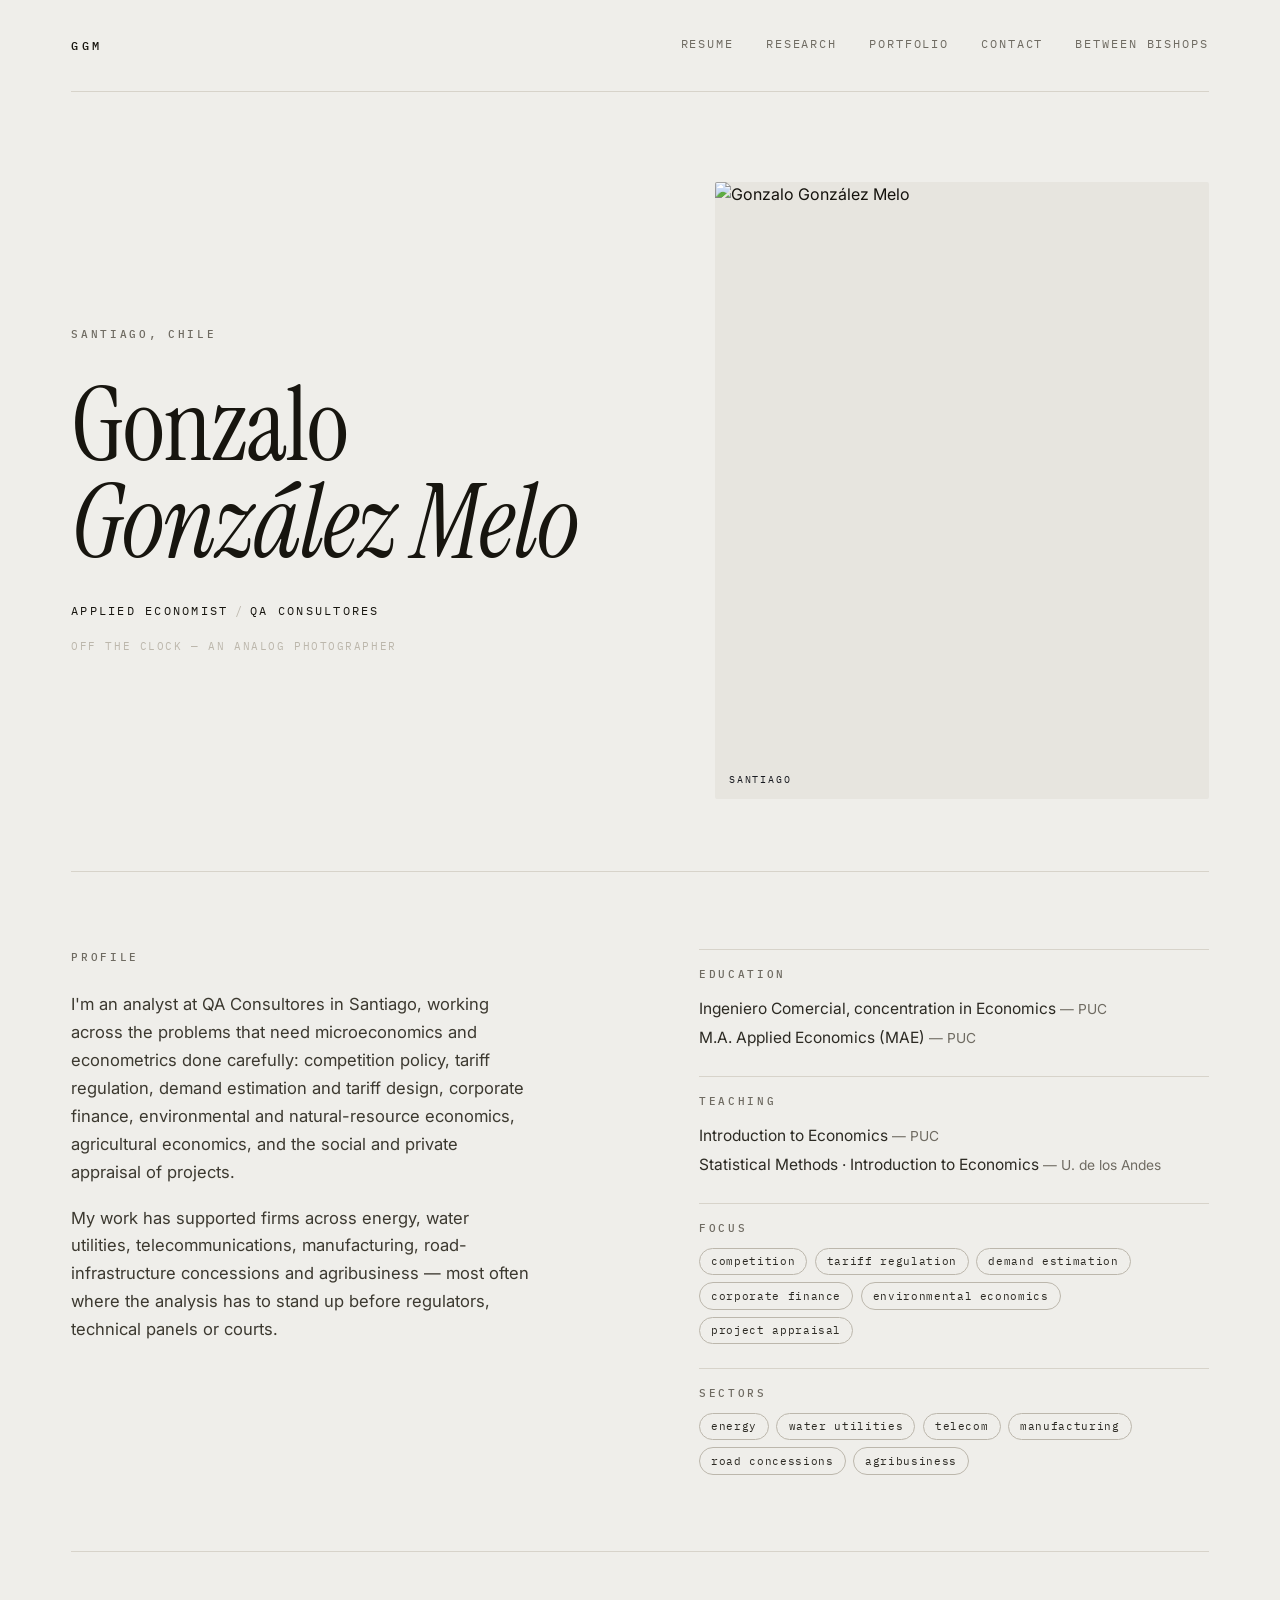
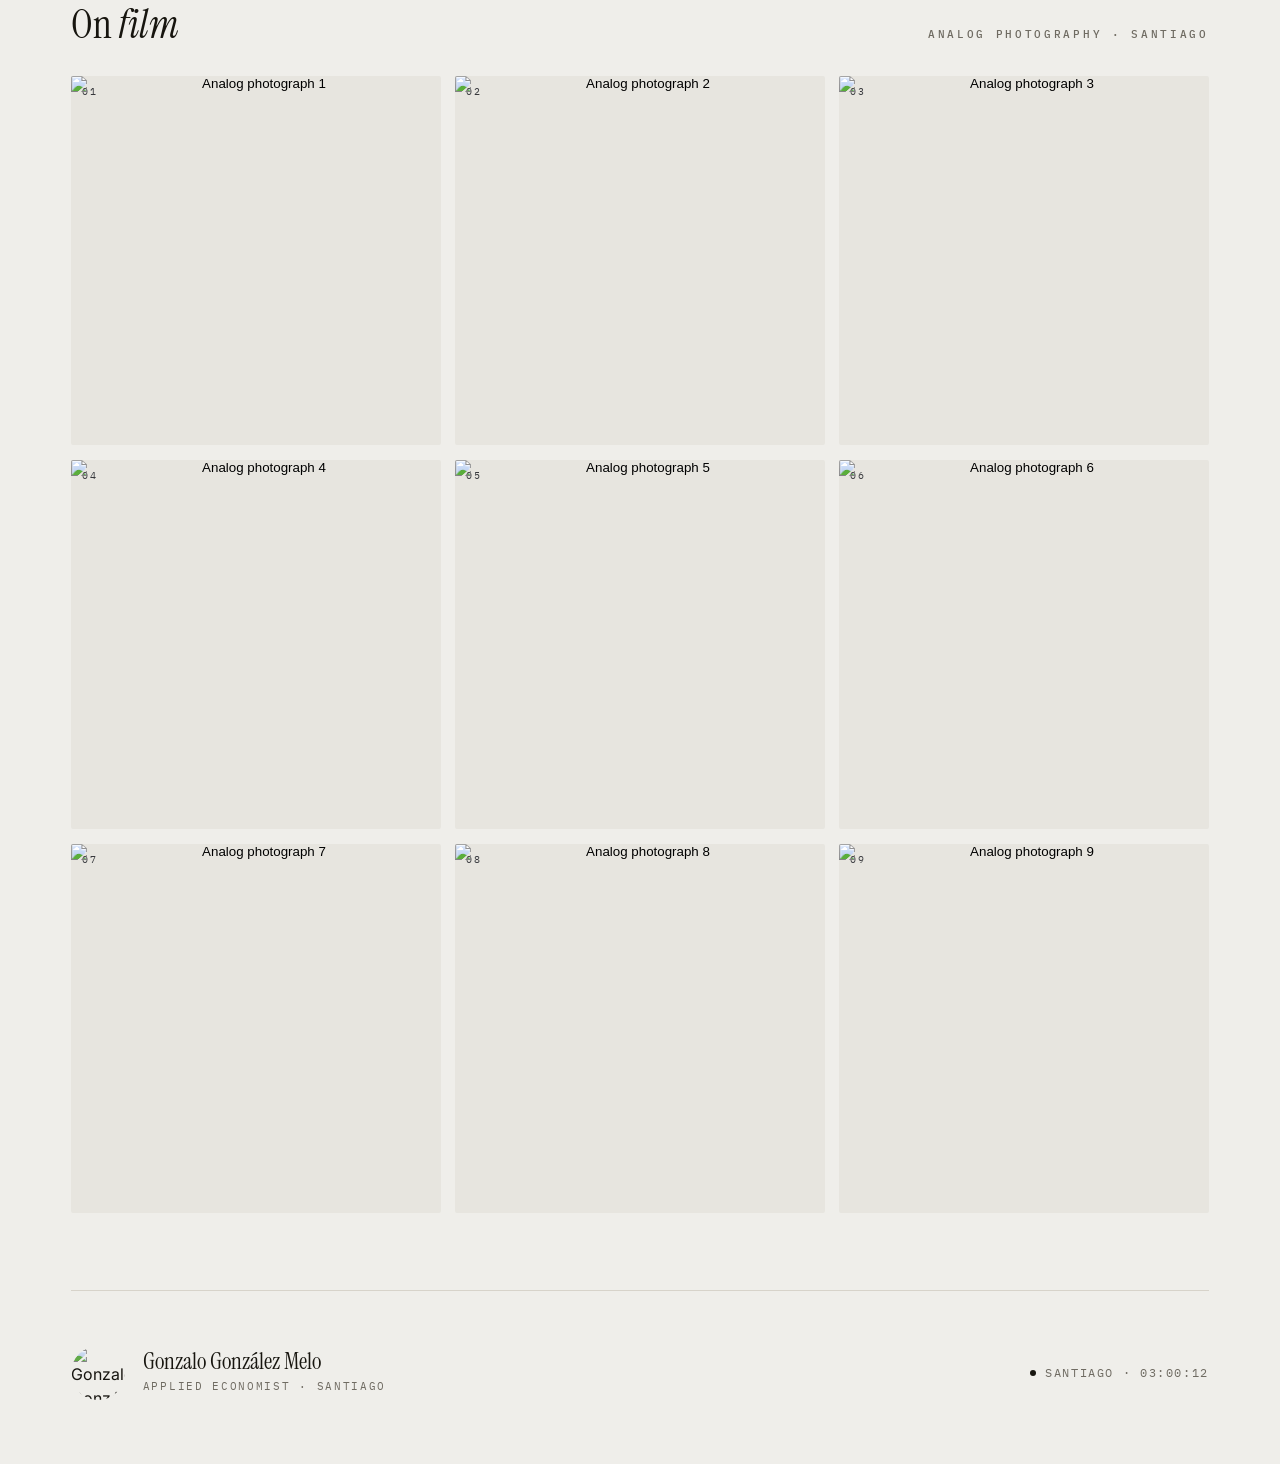
==== commit 655af2ad: "Publish English interface with Spanish language selector" ====
--- a/index.html
+++ b/index.html
@@ -134,7 +134,7 @@
       <a href="http://gtgonza.github.io/research.html">Research</a>
       <a href="http://gtgonza.github.io/portfolio.html">Portfolio</a>
       <a href="http://gtgonza.github.io/contact.html">Contact</a>
-      <a href="ajedrez/">Ajedrez</a>
+      <a href="ajedrez/" title="Learn from your mistakes">Between Bishops</a>
     </nav>
   </header>
   <div class="rule"></div>
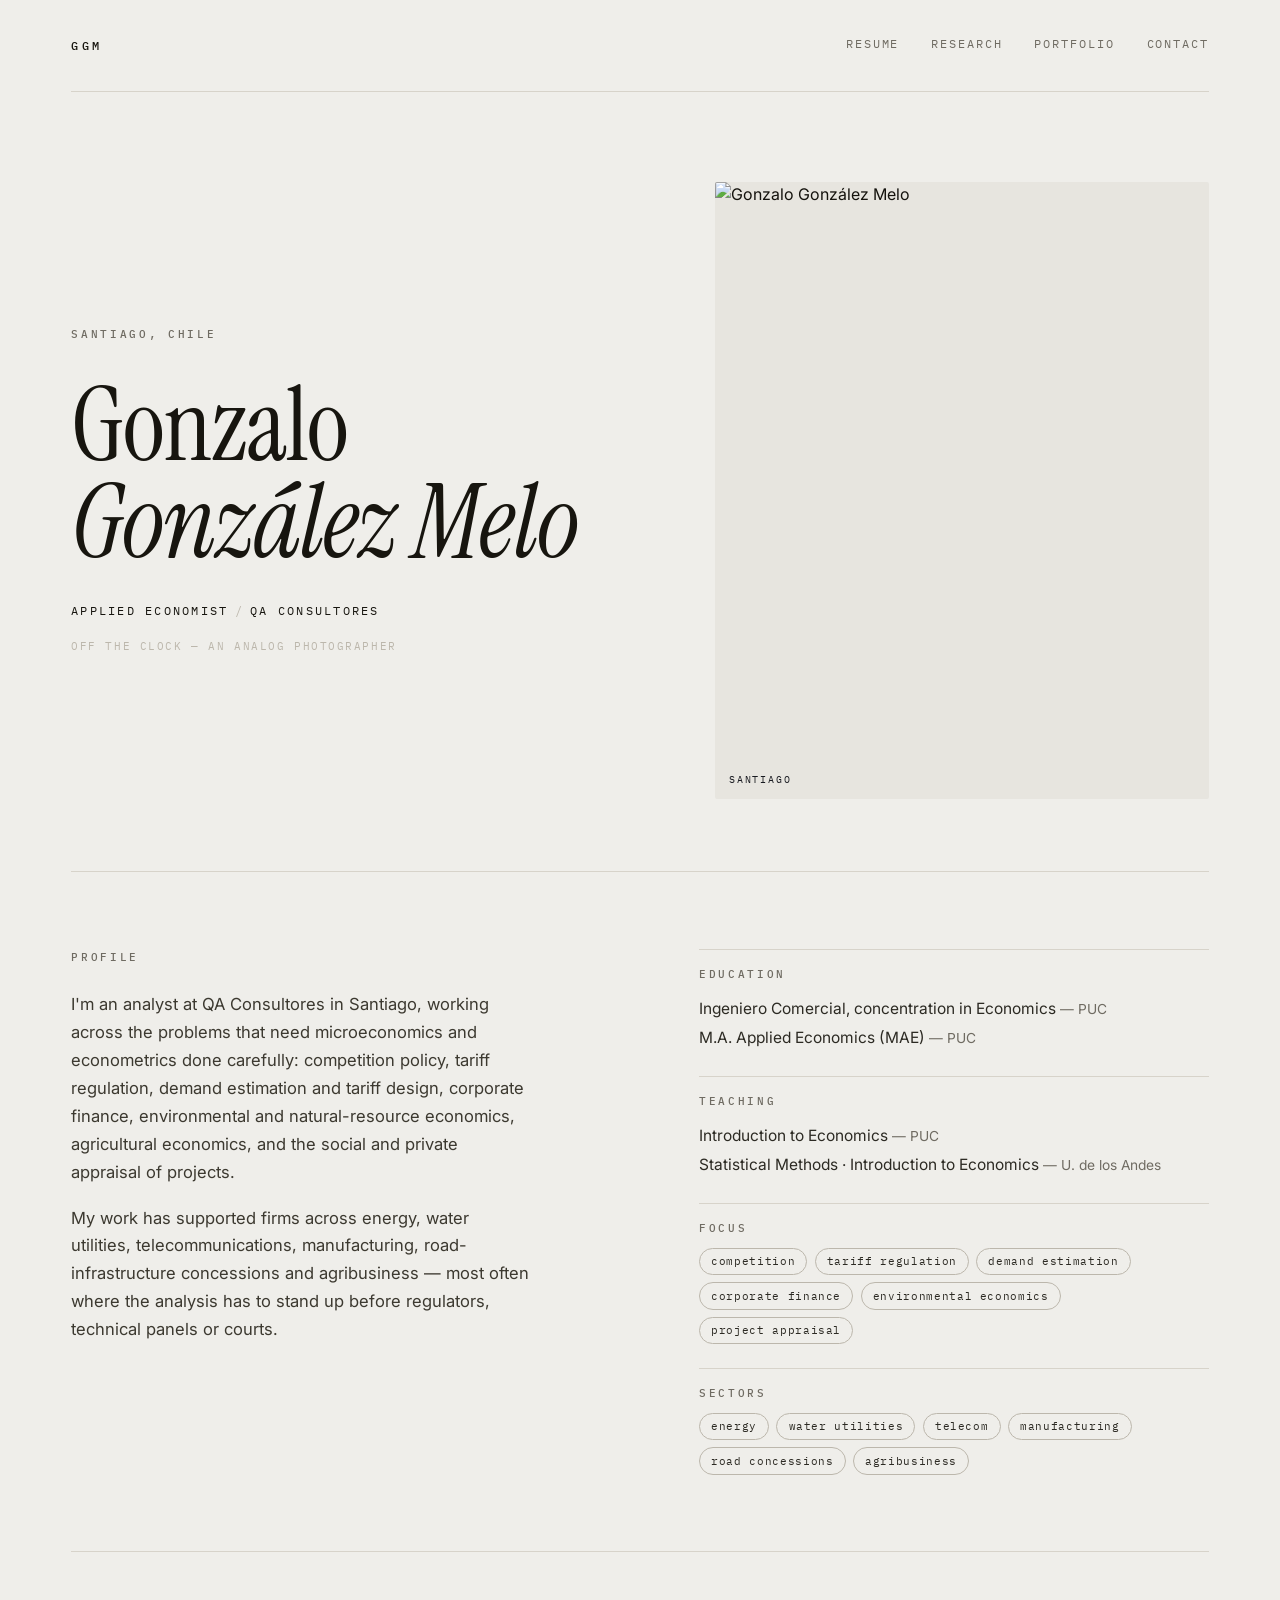
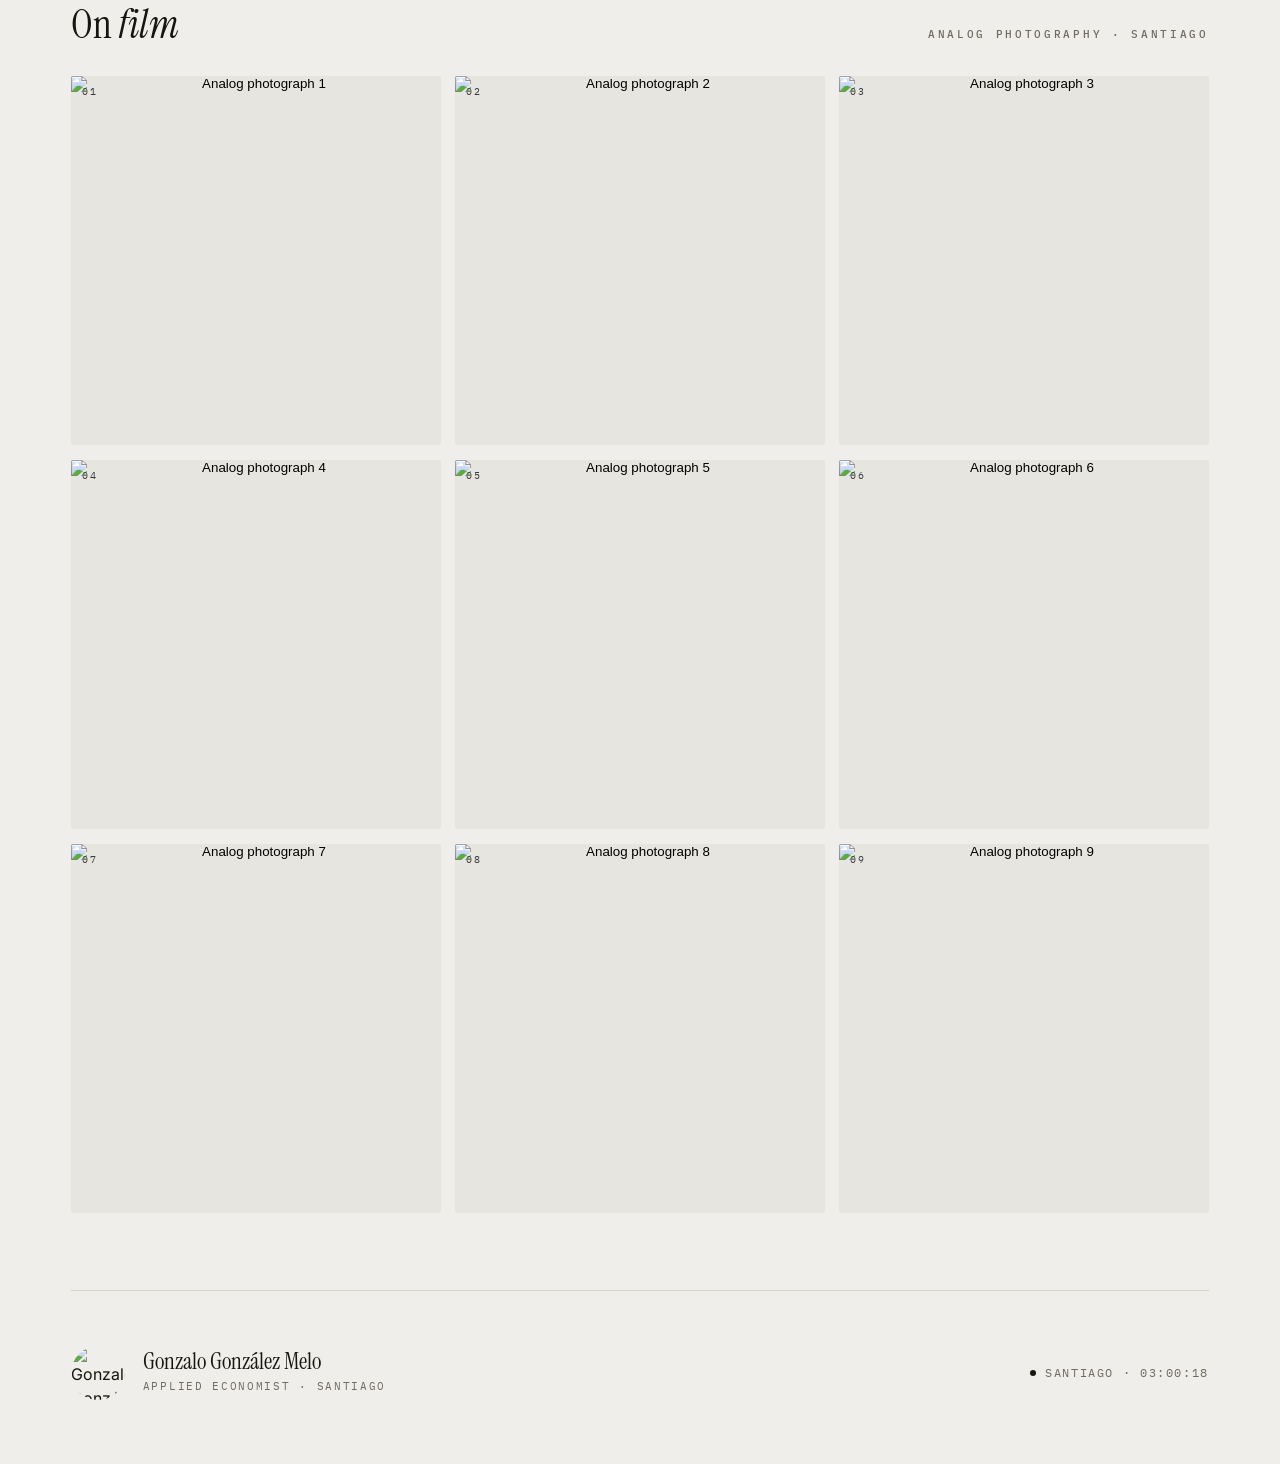
==== commit ad95ff38: "Hide Between Bishops while preparing import-based trainer" ====
--- a/index.html
+++ b/index.html
@@ -134,7 +134,6 @@
       <a href="http://gtgonza.github.io/research.html">Research</a>
       <a href="http://gtgonza.github.io/portfolio.html">Portfolio</a>
       <a href="http://gtgonza.github.io/contact.html">Contact</a>
-      <a href="ajedrez/" title="Learn from your mistakes">Between Bishops</a>
     </nav>
   </header>
   <div class="rule"></div>
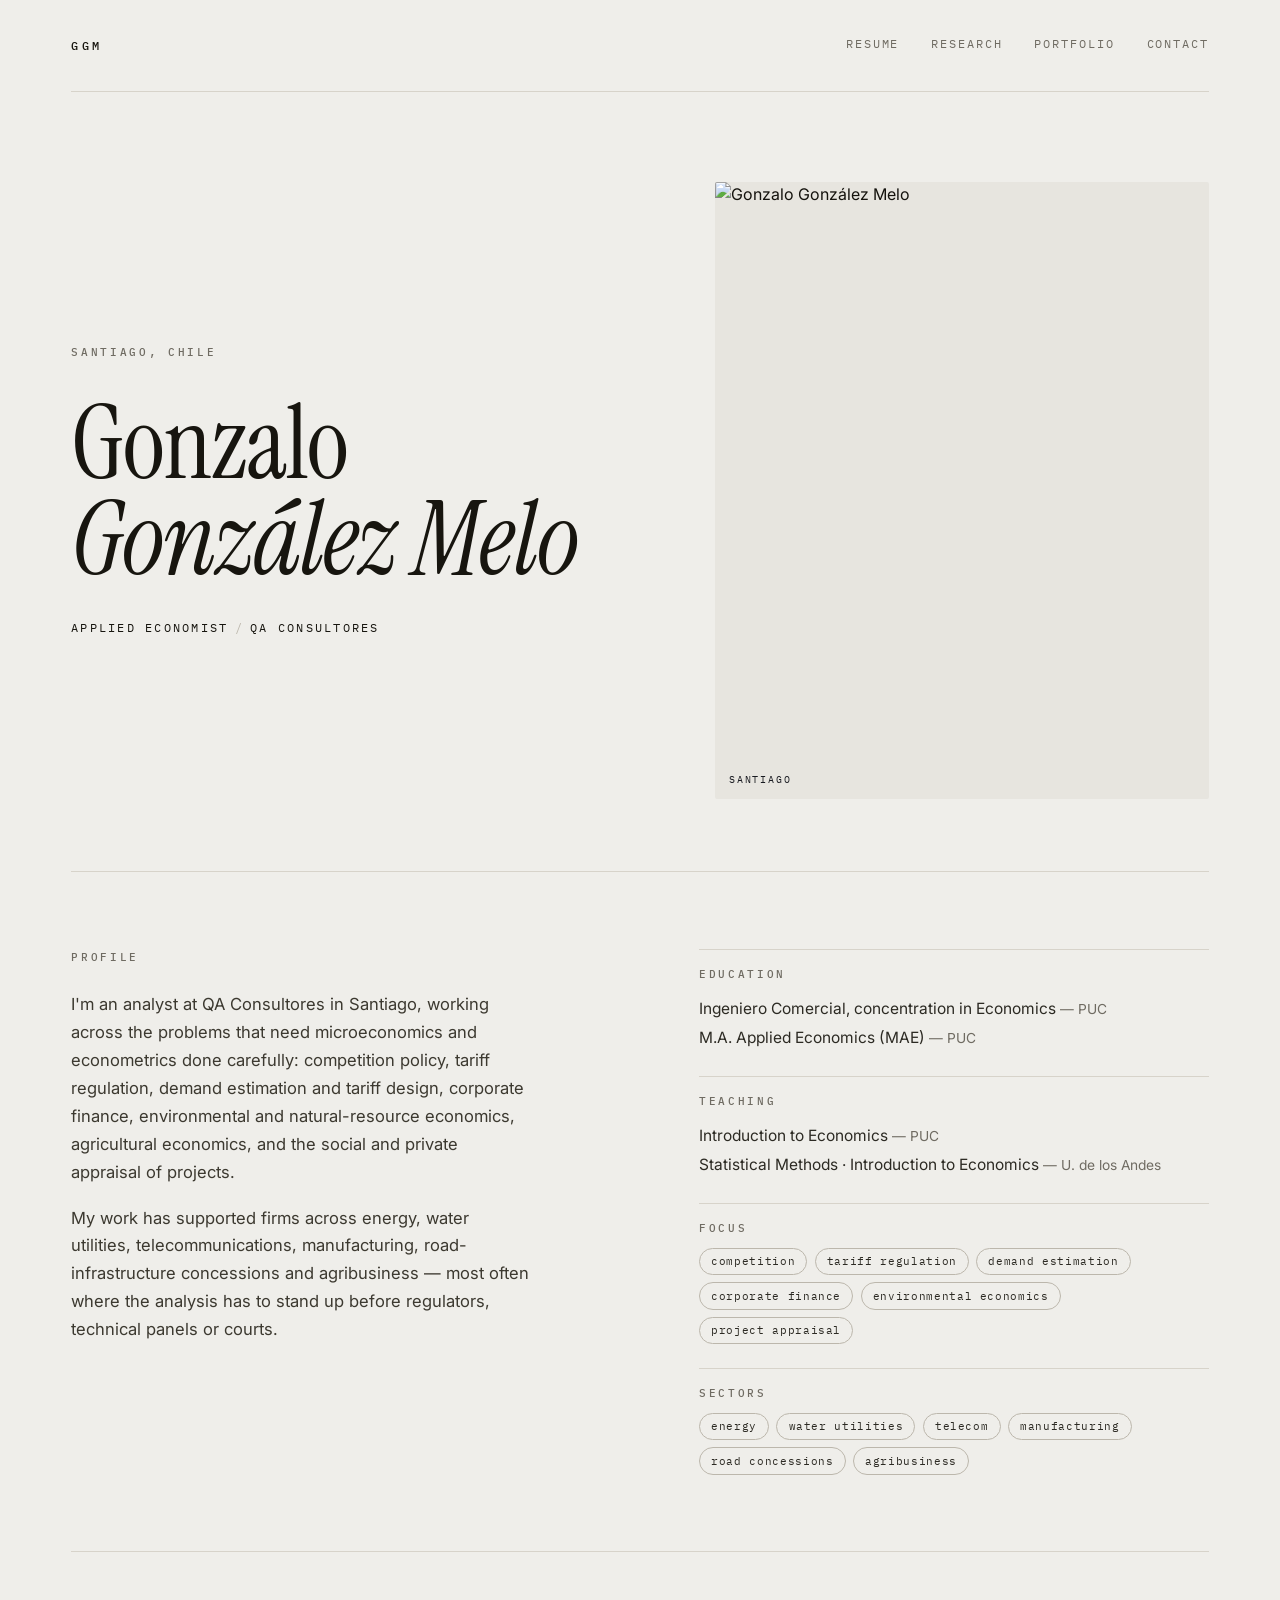
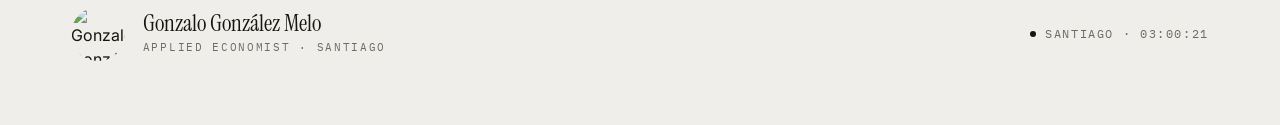
==== commit de22ae85: "Remove the film gallery and chess navigation links" ====
--- a/index.html
+++ b/index.html
@@ -47,7 +47,6 @@
   .role .dot{color:var(--hair-strong);margin:0 .5em}
   .sig{font-family:"Instrument Serif",serif;font-style:italic;font-size:1rem;color:var(--soft);text-align:center;line-height:1.4}
   .sig cite{display:block;font-family:"IBM Plex Mono",monospace;font-style:normal;font-size:.6rem;letter-spacing:.2em;text-transform:uppercase;color:var(--hair-strong);margin-top:.35rem}
-  .hero-aside{margin-top:1.1rem;font-family:"IBM Plex Mono",monospace;font-size:.7rem;letter-spacing:.14em;text-transform:uppercase;color:var(--hair-strong)}
 
   .portrait{position:relative;aspect-ratio:4/5;overflow:hidden;border-radius:var(--r);background:var(--frame)}
   .portrait img{width:100%;height:100%;object-fit:cover;object-position:center top;display:block;filter:grayscale(.12) contrast(1.02)}
@@ -68,18 +67,6 @@
   .tags{display:flex;flex-wrap:wrap;gap:.45rem}
   .tags span{font-family:"IBM Plex Mono",monospace;font-size:.68rem;letter-spacing:.06em;color:#2c2a23;border:1px solid var(--hair-strong);border-radius:999px;padding:.28rem .7rem;text-transform:lowercase}
 
-  /* gallery */
-  .gallery-head{display:flex;align-items:baseline;justify-content:space-between;gap:1rem;padding:clamp(2.2rem,4vw,3.2rem) 0 clamp(1.4rem,3vw,2rem)}
-  .gallery-title{font-family:"Instrument Serif",serif;font-weight:400;font-size:clamp(1.7rem,4vw,2.5rem);line-height:1;letter-spacing:-.01em}
-  .gallery-title em{font-style:italic}
-  .grid{display:grid;grid-template-columns:repeat(3,1fr);gap:clamp(.5rem,1.2vw,.9rem);padding-bottom:clamp(3rem,6vw,5rem)}
-  .cell{position:relative;aspect-ratio:1/1;overflow:hidden;border-radius:var(--r);background:var(--frame);cursor:pointer;border:none;padding:0;width:100%}
-  .cell img{width:100%;height:100%;object-fit:cover;display:block;filter:grayscale(.04) contrast(1.02);transition:transform .7s cubic-bezier(.2,.7,.2,1),filter .5s ease}
-  .cell .num{position:absolute;top:9px;left:11px;font-family:"IBM Plex Mono",monospace;font-size:.62rem;letter-spacing:.14em;color:#fff;mix-blend-mode:difference;opacity:.85;z-index:2}
-  .cell::after{content:"";position:absolute;inset:0;background:linear-gradient(180deg,rgba(0,0,0,0) 55%,rgba(0,0,0,.22));opacity:0;transition:opacity .4s ease}
-  .cell:hover::after,.cell:focus-visible::after{opacity:1}
-  .cell:focus-visible{outline:2px solid var(--ink);outline-offset:3px}
-
   /* footer */
   .colophon{display:flex;align-items:center;justify-content:space-between;gap:2rem;flex-wrap:wrap;padding:clamp(2.2rem,5vw,3.4rem) 0 clamp(2.6rem,6vw,4rem);border-top:1px solid var(--hair)}
   .who{display:flex;align-items:center;gap:1.1rem}
@@ -90,29 +77,15 @@
   .clock .pulse{width:6px;height:6px;border-radius:50%;background:var(--ink);animation:pulse 2.4s ease-in-out infinite}
   @keyframes pulse{0%,100%{opacity:.25}50%{opacity:1}}
 
-  /* lightbox */
-  .lb{position:fixed;inset:0;z-index:50;background:rgba(20,19,15,.94);display:none;align-items:center;justify-content:center;padding:clamp(1rem,4vw,3rem)}
-  .lb.open{display:flex}
-  .lb img{max-width:100%;max-height:88vh;object-fit:contain;border-radius:var(--r)}
-  .lb-close,.lb-nav{position:absolute;background:none;border:none;color:#EFEEEA;cursor:pointer;font-family:"IBM Plex Mono",monospace;letter-spacing:.1em}
-  .lb-close{top:clamp(1rem,3vw,2rem);right:clamp(1rem,3vw,2rem);font-size:.78rem;text-transform:uppercase}
-  .lb-nav{top:50%;transform:translateY(-50%);font-size:1.6rem;padding:.6rem;opacity:.7;transition:opacity .2s}
-  .lb-nav:hover{opacity:1}
-  .lb-prev{left:clamp(.5rem,2vw,1.5rem)}
-  .lb-next{right:clamp(.5rem,2vw,1.5rem)}
-  .lb-meta{position:absolute;bottom:clamp(1rem,3vw,2rem);left:0;right:0;text-align:center;font-family:"IBM Plex Mono",monospace;font-size:.66rem;letter-spacing:.2em;color:#9a968c;text-transform:uppercase}
-
   @media (prefers-reduced-motion:no-preference){
     .reveal{opacity:0;transform:translateY(16px);transition:opacity .8s ease,transform .8s cubic-bezier(.2,.7,.2,1)}
     .reveal.in{opacity:1;transform:none}
-    .cell:hover img{transform:scale(1.045)}
   }
 
   @media (max-width:860px){
     .hero{grid-template-columns:1fr;gap:2.2rem;padding-top:2rem}
     .portrait{aspect-ratio:4/5;max-height:60vh;max-width:360px}
     .profile{grid-template-columns:1fr;gap:2.4rem}
-    .grid{grid-template-columns:repeat(2,1fr)}
     .nav{gap:1.1rem}
   }
   @media (max-width:480px){
@@ -143,7 +116,6 @@
       <div class="hero-eyebrow label">Santiago, Chile</div>
       <h1 class="name">Gonzalo<em>González Melo</em></h1>
       <div class="role">Applied&nbsp;Economist<span class="dot">/</span>QA&nbsp;Consultores</div>
-      <div class="hero-aside">Off the clock — an analog photographer</div>
     </div>
     <figure class="portrait reveal">
       <img src="foto_gg.png" alt="Gonzalo González Melo">
@@ -189,15 +161,6 @@
     </div>
   </section>
 
-  <div class="rule"></div>
-
-  <div class="gallery-head">
-    <h2 class="gallery-title">On <em>film</em></h2>
-    <span class="label">Analog photography · Santiago</span>
-  </div>
-
-  <div class="grid" id="grid"></div>
-
   <footer class="colophon">
     <div class="who">
       <img src="foto_gg.png" alt="Gonzalo González Melo">
@@ -212,40 +175,7 @@
 
 </div>
 
-<div class="lb" id="lb" role="dialog" aria-modal="true" aria-label="Photograph viewer">
-  <button class="lb-close" id="lbClose" aria-label="Close">Close ✕</button>
-  <button class="lb-nav lb-prev" id="lbPrev" aria-label="Previous">‹</button>
-  <img id="lbImg" src="" alt="">
-  <button class="lb-nav lb-next" id="lbNext" aria-label="Next">›</button>
-  <div class="lb-meta" id="lbMeta"></div>
-</div>
-
 <script>
-  const photos = [
-    "https://i.imgur.com/lOMdABx.jpg","https://i.imgur.com/4cREDRw.jpg","https://i.imgur.com/LR5Mhka.jpg",
-    "https://i.imgur.com/fiYKiVk.jpg","https://i.imgur.com/LEjIQkU.jpg","https://i.imgur.com/iZZBrV7.jpg",
-    "https://i.imgur.com/9atX6WF.jpg","https://i.imgur.com/ruqrASr.jpg","https://i.imgur.com/46Kbz4M.jpg"
-  ];
-  const grid=document.getElementById('grid');
-  photos.forEach((src,i)=>{
-    const b=document.createElement('button');
-    b.className='cell reveal';
-    b.setAttribute('aria-label','Open photograph '+(i+1));
-    b.innerHTML='<span class="num">'+String(i+1).padStart(2,'0')+'</span><img src="'+src+'" alt="Analog photograph '+(i+1)+'" loading="lazy">';
-    b.addEventListener('click',()=>openLb(i));
-    grid.appendChild(b);
-  });
-  const lb=document.getElementById('lb'),lbImg=document.getElementById('lbImg'),lbMeta=document.getElementById('lbMeta');
-  let cur=0;
-  function openLb(i){cur=i;render();lb.classList.add('open');document.body.style.overflow='hidden';}
-  function closeLb(){lb.classList.remove('open');document.body.style.overflow='';}
-  function render(){lbImg.src=photos[cur];lbMeta.textContent='Frame '+String(cur+1).padStart(2,'0')+' / '+String(photos.length).padStart(2,'0')+' · 35mm';}
-  function step(d){cur=(cur+d+photos.length)%photos.length;render();}
-  document.getElementById('lbClose').onclick=closeLb;
-  document.getElementById('lbPrev').onclick=()=>step(-1);
-  document.getElementById('lbNext').onclick=()=>step(1);
-  lb.addEventListener('click',e=>{if(e.target===lb)closeLb();});
-  document.addEventListener('keydown',e=>{if(!lb.classList.contains('open'))return;if(e.key==='Escape')closeLb();if(e.key==='ArrowRight')step(1);if(e.key==='ArrowLeft')step(-1);});
   const clockEl=document.getElementById('clock');
   function tick(){const t=new Intl.DateTimeFormat('en-GB',{timeZone:'America/Santiago',hour:'2-digit',minute:'2-digit',second:'2-digit',hour12:false}).format(new Date());clockEl.textContent='Santiago · '+t;}
   tick();setInterval(tick,1000);
